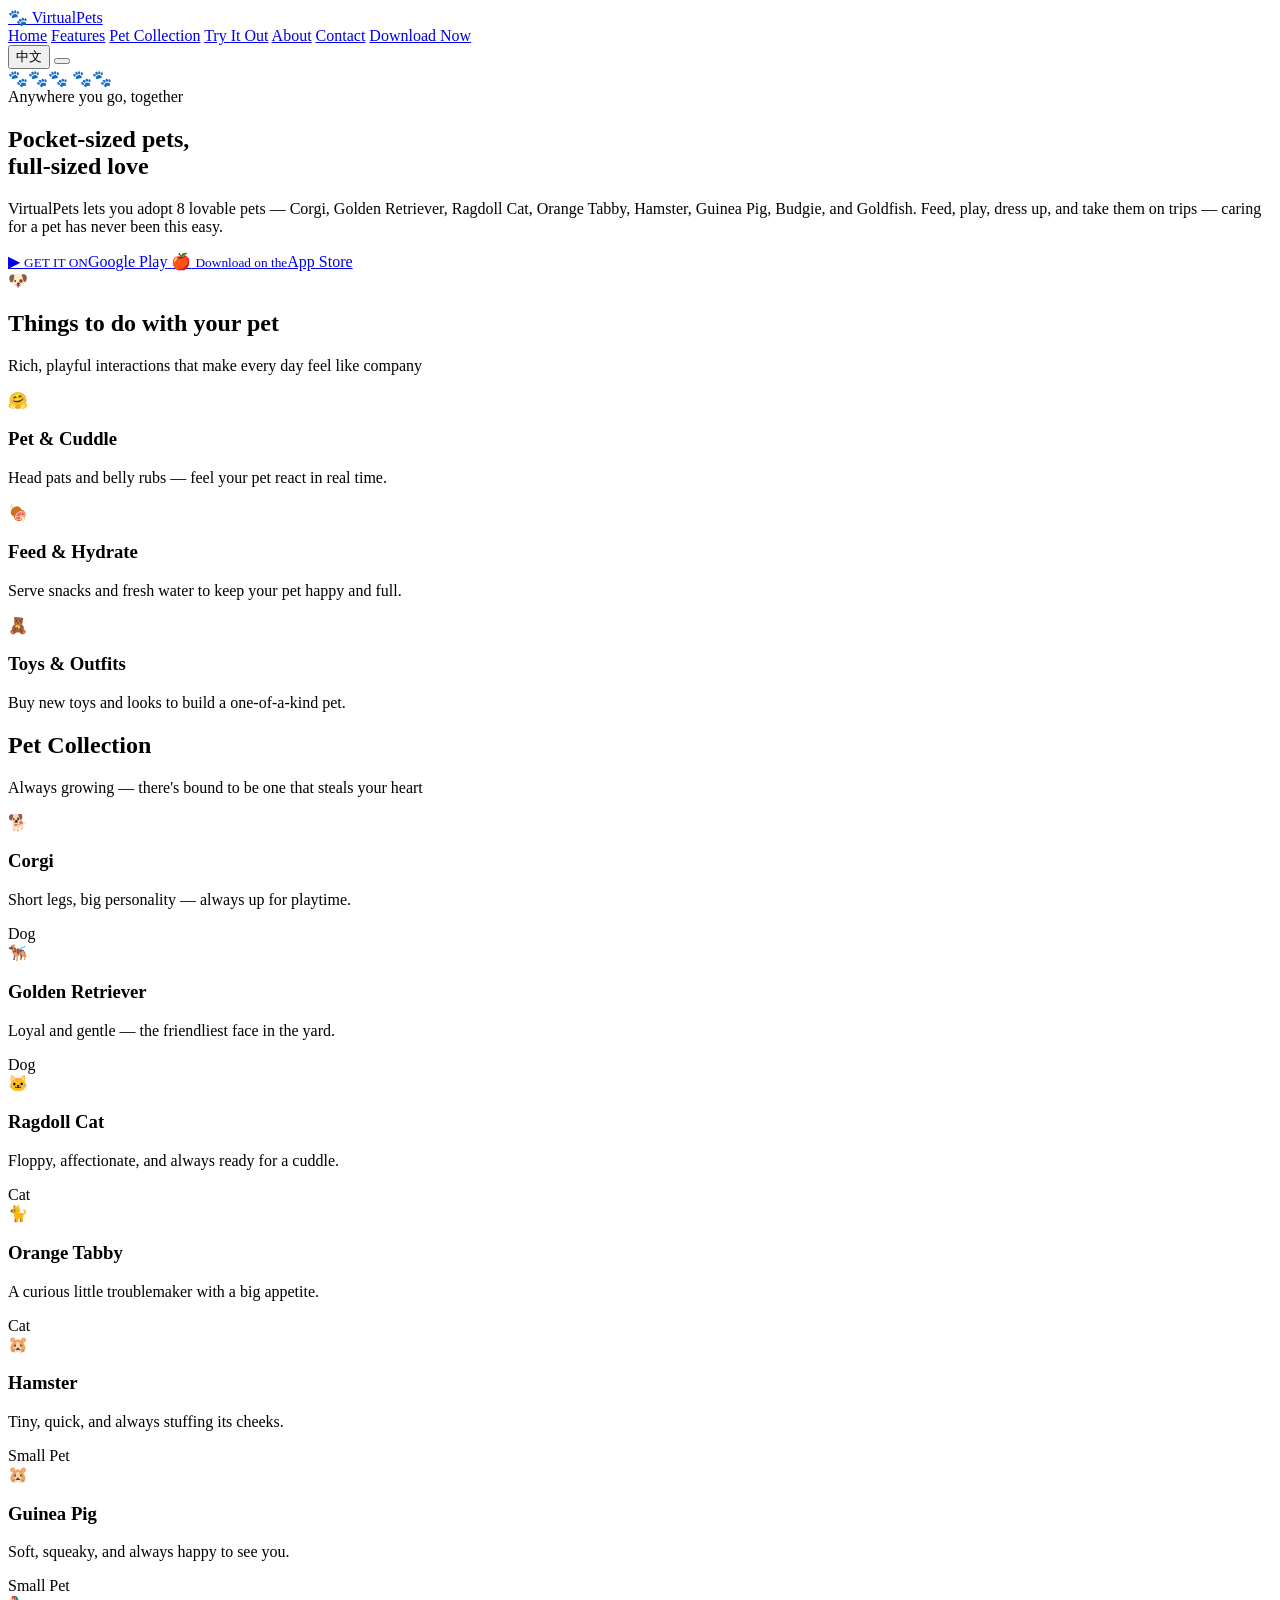
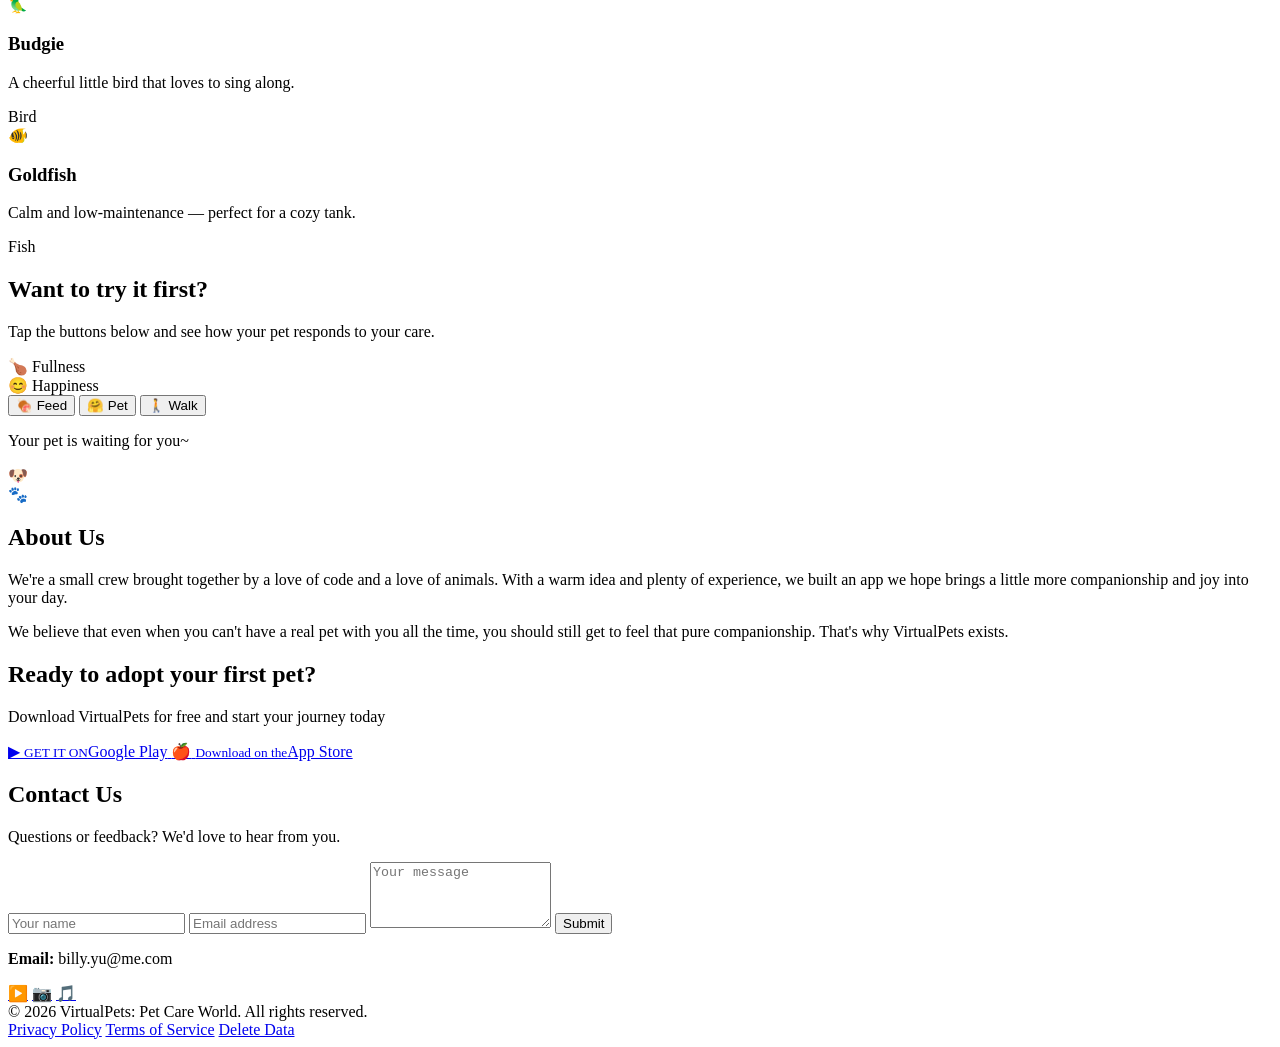
==== index.html @ 0608330c "Add files via upload" ====
<!DOCTYPE html>
<html lang="en">
<head>
<meta charset="UTF-8">
<meta name="viewport" content="width=device-width, initial-scale=1.0">
<title data-i18n="meta.title">VirtualPets: Pet Care World</title>
<meta name="description" id="metaDesc" content="VirtualPets lets you adopt, feed, and care for 8 lovable pets right from your phone.">
<link rel="stylesheet" href="styles.css">
</head>
<body>

<header class="navbar">
  <div class="container nav-inner">
    <a href="#home" class="logo">🐾 VirtualPets</a>
    <nav class="nav-links" id="navLinks">
      <a href="#home" data-i18n="nav.home">Home</a>
      <a href="#features" data-i18n="nav.features">Features</a>
      <a href="#pets" data-i18n="nav.pets">Pet Collection</a>
      <a href="#play" data-i18n="nav.play">Try It Out</a>
      <a href="#about" data-i18n="nav.about">About</a>
      <a href="#contact" data-i18n="nav.contact">Contact</a>
      <a href="#download" class="btn btn-small" data-i18n="nav.download">Download Now</a>
    </nav>
    <div class="nav-controls">
      <button class="lang-toggle" id="langToggle" type="button">中文</button>
      <button class="nav-toggle" id="navToggle" aria-label="Toggle menu">
        <span></span><span></span><span></span>
      </button>
    </div>
  </div>
</header>

<main>
  <!-- HERO -->
  <section id="home" class="hero">
    <div class="hero-blobs" aria-hidden="true">
      <span class="paw p1">🐾</span><span class="paw p2">🐾</span><span class="paw p3">🐾</span>
      <span class="paw p4">🐾</span><span class="paw p5">🐾</span>
    </div>
    <div class="container hero-inner">
      <div class="hero-text">
        <span class="eyebrow" data-i18n="hero.eyebrow">Anywhere you go, together</span>
        <h1 data-i18n="hero.title">Pocket-sized pets,<br>full-sized love</h1>
        <p data-i18n="hero.desc">VirtualPets lets you adopt 8 lovable pets — Corgi, Golden Retriever, Ragdoll Cat, Orange Tabby, Hamster, Guinea Pig, Budgie, and Goldfish. Feed, play, dress up, and take them on trips — caring for a pet has never been this easy.</p>
        <div class="store-badges">
          <a href="#download" class="store-btn">
            <span class="store-icon">▶</span>
            <span class="store-text"><small data-i18n="store.getItOn">GET IT ON</small><span data-i18n="store.googlePlay">Google Play</span></span>
          </a>
          <a href="#download" class="store-btn">
            <span class="store-icon">🍎</span>
            <span class="store-text"><small data-i18n="store.downloadOn">Download on the</small><span data-i18n="store.appStore">App Store</span></span>
          </a>
        </div>
      </div>
      <div class="hero-art" aria-hidden="true">
        <div class="pet-bubble">🐶</div>
      </div>
    </div>
  </section>

  <!-- FEATURES -->
  <section id="features" class="section features">
    <div class="container">
      <h2 class="section-title" data-i18n="features.title">Things to do with your pet</h2>
      <p class="section-sub" data-i18n="features.sub">Rich, playful interactions that make every day feel like company</p>
      <div class="grid features-grid">
        <div class="feature-card"><span class="icon">🤗</span><h3 data-i18n="features.f1.title">Pet & Cuddle</h3><p data-i18n="features.f1.desc">Head pats and belly rubs — feel your pet react in real time.</p></div>
        <div class="feature-card"><span class="icon">🍖</span><h3 data-i18n="features.f2.title">Feed & Hydrate</h3><p data-i18n="features.f2.desc">Serve snacks and fresh water to keep your pet happy and full.</p></div>
        <div class="feature-card"><span class="icon">🧸</span><h3 data-i18n="features.f5.title">Toys & Outfits</h3><p data-i18n="features.f5.desc">Buy new toys and looks to build a one-of-a-kind pet.</p></div>
      </div>
    </div>
  </section>

  <!-- PET COLLECTION -->
  <section id="pets" class="section pets">
    <div class="container">
      <h2 class="section-title" data-i18n="pets.title">Pet Collection</h2>
      <p class="section-sub" data-i18n="pets.sub">Always growing — there's bound to be one that steals your heart</p>
      <div class="grid pets-grid">
        <div class="pet-card">
          <div class="pet-avatar">🐕</div>
          <h3 data-i18n="pets.p1.name">Corgi</h3>
          <p data-i18n="pets.p1.desc">Short legs, big personality — always up for playtime.</p>
          <span class="tag" data-i18n="pets.tag.dog">Dog</span>
        </div>
        <div class="pet-card">
          <div class="pet-avatar">🐕‍🦺</div>
          <h3 data-i18n="pets.p2.name">Golden Retriever</h3>
          <p data-i18n="pets.p2.desc">Loyal and gentle — the friendliest face in the yard.</p>
          <span class="tag" data-i18n="pets.tag.dog">Dog</span>
        </div>
        <div class="pet-card">
          <div class="pet-avatar">🐱</div>
          <h3 data-i18n="pets.p3.name">Ragdoll Cat</h3>
          <p data-i18n="pets.p3.desc">Floppy, affectionate, and always ready for a cuddle.</p>
          <span class="tag" data-i18n="pets.tag.cat">Cat</span>
        </div>
        <div class="pet-card">
          <div class="pet-avatar">🐈</div>
          <h3 data-i18n="pets.p4.name">Orange Tabby</h3>
          <p data-i18n="pets.p4.desc">A curious little troublemaker with a big appetite.</p>
          <span class="tag" data-i18n="pets.tag.cat">Cat</span>
        </div>
        <div class="pet-card">
          <div class="pet-avatar">🐹</div>
          <h3 data-i18n="pets.p5.name">Hamster</h3>
          <p data-i18n="pets.p5.desc">Tiny, quick, and always stuffing its cheeks.</p>
          <span class="tag" data-i18n="pets.tag.small">Small Pet</span>
        </div>
        <div class="pet-card">
          <div class="pet-avatar">🐹</div>
          <h3 data-i18n="pets.p6.name">Guinea Pig</h3>
          <p data-i18n="pets.p6.desc">Soft, squeaky, and always happy to see you.</p>
          <span class="tag" data-i18n="pets.tag.small">Small Pet</span>
        </div>
        <div class="pet-card">
          <div class="pet-avatar">🦜</div>
          <h3 data-i18n="pets.p7.name">Budgie</h3>
          <p data-i18n="pets.p7.desc">A cheerful little bird that loves to sing along.</p>
          <span class="tag" data-i18n="pets.tag.bird">Bird</span>
        </div>
        <div class="pet-card">
          <div class="pet-avatar">🐠</div>
          <h3 data-i18n="pets.p8.name">Goldfish</h3>
          <p data-i18n="pets.p8.desc">Calm and low-maintenance — perfect for a cozy tank.</p>
          <span class="tag" data-i18n="pets.tag.fish">Fish</span>
        </div>
      </div>
    </div>
  </section>

  <!-- INTERACTIVE DEMO -->
  <section id="play" class="section play">
    <div class="container play-inner">
      <div class="play-text">
        <h2 class="section-title" data-i18n="play.title">Want to try it first?</h2>
        <p class="section-sub" data-i18n="play.sub">Tap the buttons below and see how your pet responds to your care.</p>
        <div class="stats">
          <div class="stat">
            <span class="stat-label">🍗 <span data-i18n="play.hunger">Fullness</span></span>
            <div class="bar"><div class="bar-fill" id="hungerBar" style="width:60%"></div></div>
          </div>
          <div class="stat">
            <span class="stat-label">😊 <span data-i18n="play.happy">Happiness</span></span>
            <div class="bar"><div class="bar-fill" id="happyBar" style="width:60%"></div></div>
          </div>
        </div>
        <div class="play-buttons">
          <button class="btn" id="feedBtn">🍖 <span data-i18n="play.feed">Feed</span></button>
          <button class="btn" id="petBtn">🤗 <span data-i18n="play.pet">Pet</span></button>
          <button class="btn" id="walkBtn">🚶 <span data-i18n="play.walk">Walk</span></button>
        </div>
        <p class="play-msg" id="playMsg" data-i18n="play.msgDefault">Your pet is waiting for you~</p>
      </div>
      <div class="play-art">
        <div class="pet-bubble big" id="petBubble">🐶</div>
      </div>
    </div>
  </section>

  <!-- ABOUT -->
  <section id="about" class="section about">
    <div class="container about-inner">
      <div class="about-art" aria-hidden="true">🐾</div>
      <div class="about-text">
        <h2 class="section-title" data-i18n="about.title">About Us</h2>
        <p data-i18n="about.p1">We're a small crew brought together by a love of code and a love of animals. With a warm idea and plenty of experience, we built an app we hope brings a little more companionship and joy into your day.</p>
        <p data-i18n="about.p2">We believe that even when you can't have a real pet with you all the time, you should still get to feel that pure companionship. That's why VirtualPets exists.</p>
      </div>
    </div>
  </section>

  <!-- DOWNLOAD -->
  <section id="download" class="section download">
    <div class="container">
      <h2 class="section-title light" data-i18n="download.title">Ready to adopt your first pet?</h2>
      <p class="section-sub light" data-i18n="download.sub">Download VirtualPets for free and start your journey today</p>
      <div class="store-badges center">
        <a href="#" class="store-btn light">
          <span class="store-icon">▶</span>
          <span class="store-text"><small data-i18n="store.getItOn">GET IT ON</small><span data-i18n="store.googlePlay">Google Play</span></span>
        </a>
        <a href="#" class="store-btn light">
          <span class="store-icon">🍎</span>
          <span class="store-text"><small data-i18n="store.downloadOn">Download on the</small><span data-i18n="store.appStore">App Store</span></span>
        </a>
      </div>
    </div>
  </section>

  <!-- CONTACT -->
  <section id="contact" class="section contact">
    <div class="container contact-inner">
      <div>
        <h2 class="section-title" data-i18n="contact.title">Contact Us</h2>
        <p class="section-sub" data-i18n="contact.sub">Questions or feedback? We'd love to hear from you.</p>
        <form id="contactForm">
          <input type="text" data-i18n-placeholder="contact.name" placeholder="Your name" required>
          <input type="email" data-i18n-placeholder="contact.email" placeholder="Email address" required>
          <textarea rows="4" data-i18n-placeholder="contact.message" placeholder="Your message" required></textarea>
          <button type="submit" class="btn" data-i18n="contact.submit">Submit</button>
          <p id="formMsg" class="form-msg"></p>
        </form>
      </div>
      <div class="contact-info">
        <p><strong data-i18n="contact.emailLabel">Email:</strong> billy.yu@me.com</p>
        <div class="social-links">
          <a href="#" aria-label="YouTube">▶️</a>
          <a href="#" aria-label="Instagram">📷</a>
          <a href="#" aria-label="TikTok">🎵</a>
        </div>
      </div>
    </div>
  </section>
</main>

<footer class="footer">
  <div class="container footer-inner">
    <span data-i18n="footer.copyright">© 2026 VirtualPets: Pet Care World. All rights reserved.</span>
    <div class="footer-links">
      <a href="privacy.html" data-i18n="footer.privacy">Privacy Policy</a>
      <a href="#" data-i18n="footer.terms">Terms of Service</a>
      <a href="#" data-i18n="footer.delete">Delete Data</a>
    </div>
  </div>
</footer>

<script src="script.js"></script>
</body>
</html>
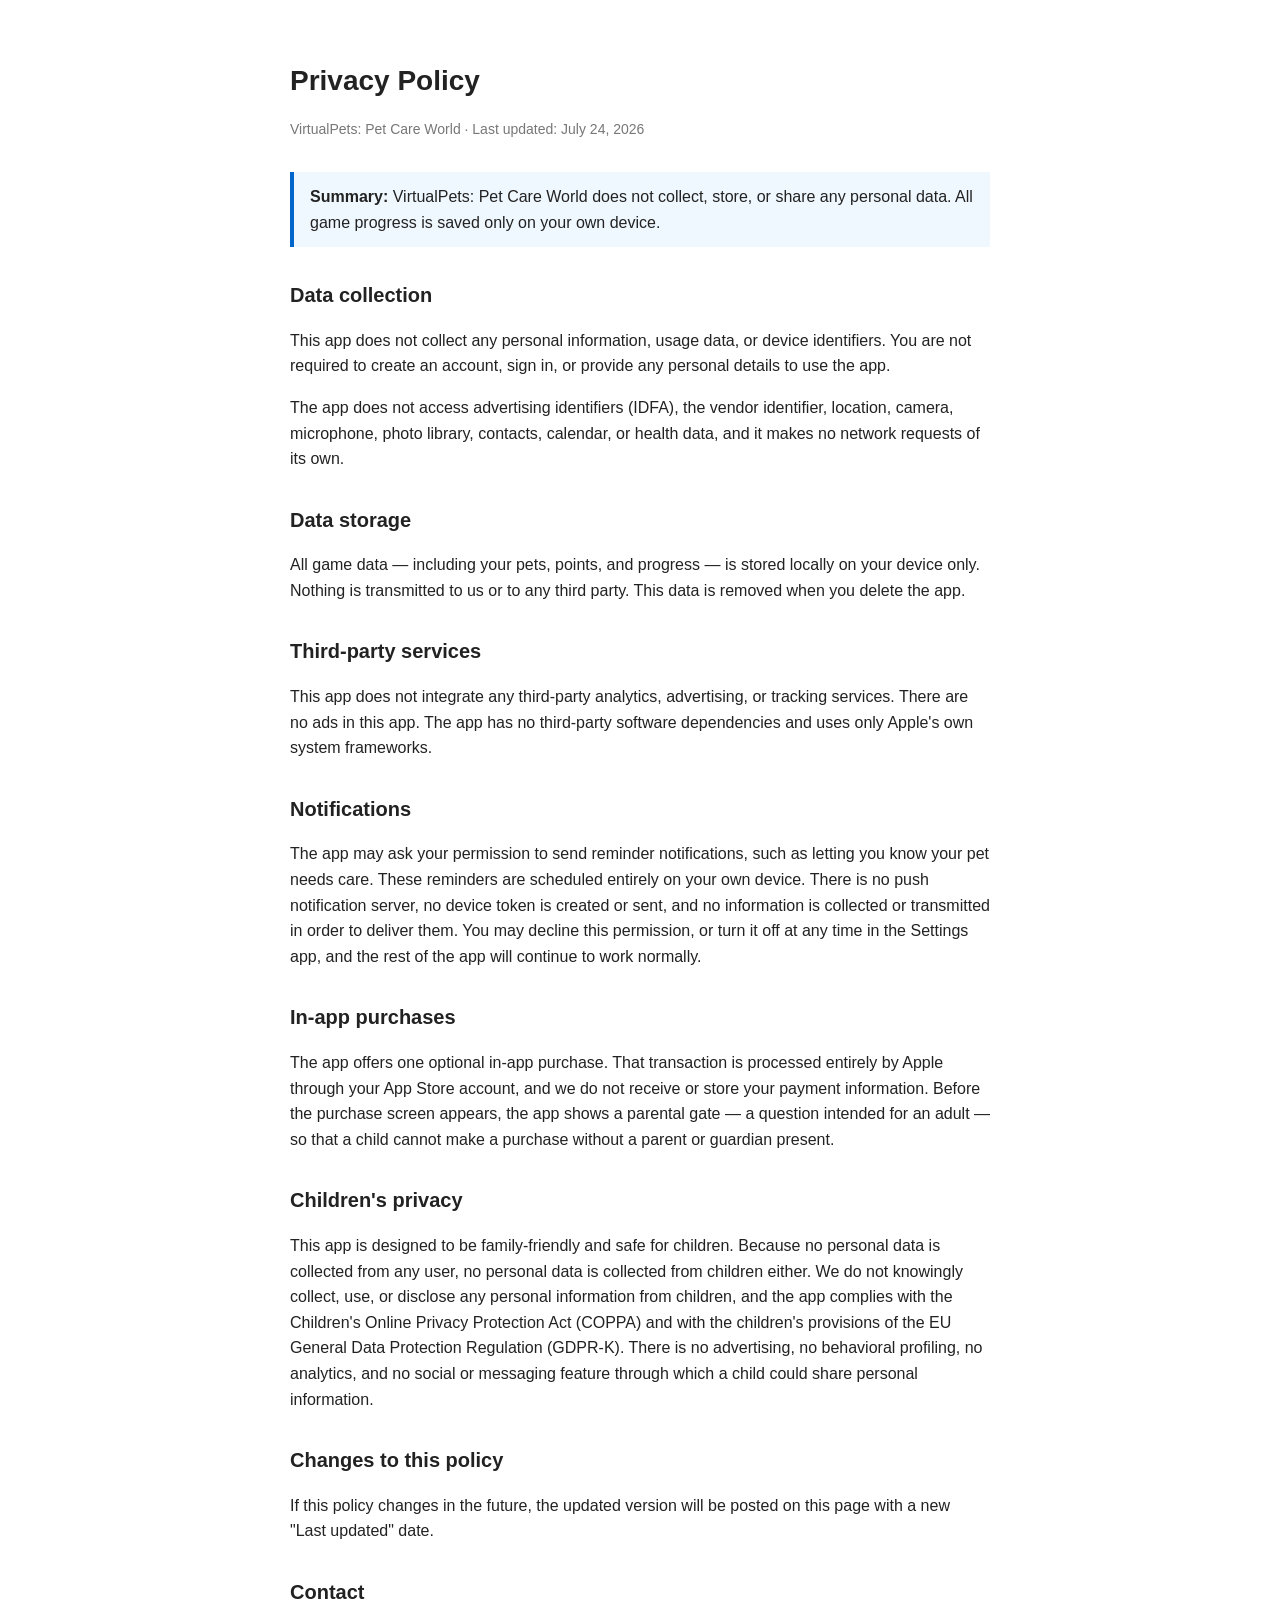
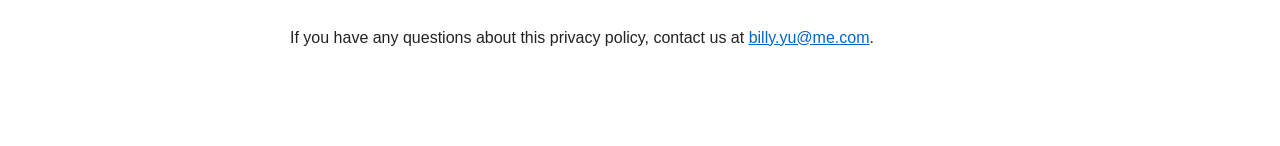
==== commit 430621c9: "Add files via upload" ====
--- a/index.html
+++ b/index.html
@@ -3,229 +3,62 @@
 <head>
 <meta charset="UTF-8">
 <meta name="viewport" content="width=device-width, initial-scale=1.0">
-<title data-i18n="meta.title">VirtualPets: Pet Care World</title>
-<meta name="description" id="metaDesc" content="VirtualPets lets you adopt, feed, and care for 8 lovable pets right from your phone.">
-<link rel="stylesheet" href="styles.css">
+<title>Privacy Policy — VirtualPets: Pet Care World</title>
+<style>
+  body {
+    font-family: -apple-system, BlinkMacSystemFont, "Segoe UI", Helvetica, Arial, sans-serif;
+    max-width: 700px;
+    margin: 0 auto;
+    padding: 40px 20px 80px;
+    line-height: 1.6;
+    color: #222;
+  }
+  h1 { font-size: 28px; margin-bottom: 4px; }
+  .updated { color: #777; font-size: 14px; margin-bottom: 32px; }
+  h2 { font-size: 20px; margin-top: 32px; }
+  p, li { font-size: 16px; }
+  a { color: #0066cc; }
+  .highlight {
+    background: #f0f8ff;
+    border-left: 4px solid #0066cc;
+    padding: 12px 16px;
+    margin: 24px 0;
+  }
+</style>
 </head>
 <body>
 
-<header class="navbar">
-  <div class="container nav-inner">
-    <a href="#home" class="logo">🐾 VirtualPets</a>
-    <nav class="nav-links" id="navLinks">
-      <a href="#home" data-i18n="nav.home">Home</a>
-      <a href="#features" data-i18n="nav.features">Features</a>
-      <a href="#pets" data-i18n="nav.pets">Pet Collection</a>
-      <a href="#play" data-i18n="nav.play">Try It Out</a>
-      <a href="#about" data-i18n="nav.about">About</a>
-      <a href="#contact" data-i18n="nav.contact">Contact</a>
-      <a href="#download" class="btn btn-small" data-i18n="nav.download">Download Now</a>
-    </nav>
-    <div class="nav-controls">
-      <button class="lang-toggle" id="langToggle" type="button">中文</button>
-      <button class="nav-toggle" id="navToggle" aria-label="Toggle menu">
-        <span></span><span></span><span></span>
-      </button>
-    </div>
-  </div>
-</header>
+<h1>Privacy Policy</h1>
+<p class="updated">VirtualPets: Pet Care World &middot; Last updated: July 24, 2026</p>
 
-<main>
-  <!-- HERO -->
-  <section id="home" class="hero">
-    <div class="hero-blobs" aria-hidden="true">
-      <span class="paw p1">🐾</span><span class="paw p2">🐾</span><span class="paw p3">🐾</span>
-      <span class="paw p4">🐾</span><span class="paw p5">🐾</span>
-    </div>
-    <div class="container hero-inner">
-      <div class="hero-text">
-        <span class="eyebrow" data-i18n="hero.eyebrow">Anywhere you go, together</span>
-        <h1 data-i18n="hero.title">Pocket-sized pets,<br>full-sized love</h1>
-        <p data-i18n="hero.desc">VirtualPets lets you adopt 8 lovable pets — Corgi, Golden Retriever, Ragdoll Cat, Orange Tabby, Hamster, Guinea Pig, Budgie, and Goldfish. Feed, play, dress up, and take them on trips — caring for a pet has never been this easy.</p>
-        <div class="store-badges">
-          <a href="#download" class="store-btn">
-            <span class="store-icon">▶</span>
-            <span class="store-text"><small data-i18n="store.getItOn">GET IT ON</small><span data-i18n="store.googlePlay">Google Play</span></span>
-          </a>
-          <a href="#download" class="store-btn">
-            <span class="store-icon">🍎</span>
-            <span class="store-text"><small data-i18n="store.downloadOn">Download on the</small><span data-i18n="store.appStore">App Store</span></span>
-          </a>
-        </div>
-      </div>
-      <div class="hero-art" aria-hidden="true">
-        <div class="pet-bubble">🐶</div>
-      </div>
-    </div>
-  </section>
+<div class="highlight">
+  <strong>Summary:</strong> VirtualPets: Pet Care World does not collect, store, or share any personal data. All game progress is saved only on your own device.
+</div>
 
-  <!-- FEATURES -->
-  <section id="features" class="section features">
-    <div class="container">
-      <h2 class="section-title" data-i18n="features.title">Things to do with your pet</h2>
-      <p class="section-sub" data-i18n="features.sub">Rich, playful interactions that make every day feel like company</p>
-      <div class="grid features-grid">
-        <div class="feature-card"><span class="icon">🤗</span><h3 data-i18n="features.f1.title">Pet & Cuddle</h3><p data-i18n="features.f1.desc">Head pats and belly rubs — feel your pet react in real time.</p></div>
-        <div class="feature-card"><span class="icon">🍖</span><h3 data-i18n="features.f2.title">Feed & Hydrate</h3><p data-i18n="features.f2.desc">Serve snacks and fresh water to keep your pet happy and full.</p></div>
-        <div class="feature-card"><span class="icon">🧸</span><h3 data-i18n="features.f5.title">Toys & Outfits</h3><p data-i18n="features.f5.desc">Buy new toys and looks to build a one-of-a-kind pet.</p></div>
-      </div>
-    </div>
-  </section>
+<h2>Data collection</h2>
+<p>This app does not collect any personal information, usage data, or device identifiers. You are not required to create an account, sign in, or provide any personal details to use the app.</p>
+<p>The app does not access advertising identifiers (IDFA), the vendor identifier, location, camera, microphone, photo library, contacts, calendar, or health data, and it makes no network requests of its own.</p>
 
-  <!-- PET COLLECTION -->
-  <section id="pets" class="section pets">
-    <div class="container">
-      <h2 class="section-title" data-i18n="pets.title">Pet Collection</h2>
-      <p class="section-sub" data-i18n="pets.sub">Always growing — there's bound to be one that steals your heart</p>
-      <div class="grid pets-grid">
-        <div class="pet-card">
-          <div class="pet-avatar">🐕</div>
-          <h3 data-i18n="pets.p1.name">Corgi</h3>
-          <p data-i18n="pets.p1.desc">Short legs, big personality — always up for playtime.</p>
-          <span class="tag" data-i18n="pets.tag.dog">Dog</span>
-        </div>
-        <div class="pet-card">
-          <div class="pet-avatar">🐕‍🦺</div>
-          <h3 data-i18n="pets.p2.name">Golden Retriever</h3>
-          <p data-i18n="pets.p2.desc">Loyal and gentle — the friendliest face in the yard.</p>
-          <span class="tag" data-i18n="pets.tag.dog">Dog</span>
-        </div>
-        <div class="pet-card">
-          <div class="pet-avatar">🐱</div>
-          <h3 data-i18n="pets.p3.name">Ragdoll Cat</h3>
-          <p data-i18n="pets.p3.desc">Floppy, affectionate, and always ready for a cuddle.</p>
-          <span class="tag" data-i18n="pets.tag.cat">Cat</span>
-        </div>
-        <div class="pet-card">
-          <div class="pet-avatar">🐈</div>
-          <h3 data-i18n="pets.p4.name">Orange Tabby</h3>
-          <p data-i18n="pets.p4.desc">A curious little troublemaker with a big appetite.</p>
-          <span class="tag" data-i18n="pets.tag.cat">Cat</span>
-        </div>
-        <div class="pet-card">
-          <div class="pet-avatar">🐹</div>
-          <h3 data-i18n="pets.p5.name">Hamster</h3>
-          <p data-i18n="pets.p5.desc">Tiny, quick, and always stuffing its cheeks.</p>
-          <span class="tag" data-i18n="pets.tag.small">Small Pet</span>
-        </div>
-        <div class="pet-card">
-          <div class="pet-avatar">🐹</div>
-          <h3 data-i18n="pets.p6.name">Guinea Pig</h3>
-          <p data-i18n="pets.p6.desc">Soft, squeaky, and always happy to see you.</p>
-          <span class="tag" data-i18n="pets.tag.small">Small Pet</span>
-        </div>
-        <div class="pet-card">
-          <div class="pet-avatar">🦜</div>
-          <h3 data-i18n="pets.p7.name">Budgie</h3>
-          <p data-i18n="pets.p7.desc">A cheerful little bird that loves to sing along.</p>
-          <span class="tag" data-i18n="pets.tag.bird">Bird</span>
-        </div>
-        <div class="pet-card">
-          <div class="pet-avatar">🐠</div>
-          <h3 data-i18n="pets.p8.name">Goldfish</h3>
-          <p data-i18n="pets.p8.desc">Calm and low-maintenance — perfect for a cozy tank.</p>
-          <span class="tag" data-i18n="pets.tag.fish">Fish</span>
-        </div>
-      </div>
-    </div>
-  </section>
+<h2>Data storage</h2>
+<p>All game data — including your pets, points, and progress — is stored locally on your device only. Nothing is transmitted to us or to any third party. This data is removed when you delete the app.</p>
 
-  <!-- INTERACTIVE DEMO -->
-  <section id="play" class="section play">
-    <div class="container play-inner">
-      <div class="play-text">
-        <h2 class="section-title" data-i18n="play.title">Want to try it first?</h2>
-        <p class="section-sub" data-i18n="play.sub">Tap the buttons below and see how your pet responds to your care.</p>
-        <div class="stats">
-          <div class="stat">
-            <span class="stat-label">🍗 <span data-i18n="play.hunger">Fullness</span></span>
-            <div class="bar"><div class="bar-fill" id="hungerBar" style="width:60%"></div></div>
-          </div>
-          <div class="stat">
-            <span class="stat-label">😊 <span data-i18n="play.happy">Happiness</span></span>
-            <div class="bar"><div class="bar-fill" id="happyBar" style="width:60%"></div></div>
-          </div>
-        </div>
-        <div class="play-buttons">
-          <button class="btn" id="feedBtn">🍖 <span data-i18n="play.feed">Feed</span></button>
-          <button class="btn" id="petBtn">🤗 <span data-i18n="play.pet">Pet</span></button>
-          <button class="btn" id="walkBtn">🚶 <span data-i18n="play.walk">Walk</span></button>
-        </div>
-        <p class="play-msg" id="playMsg" data-i18n="play.msgDefault">Your pet is waiting for you~</p>
-      </div>
-      <div class="play-art">
-        <div class="pet-bubble big" id="petBubble">🐶</div>
-      </div>
-    </div>
-  </section>
+<h2>Third-party services</h2>
+<p>This app does not integrate any third-party analytics, advertising, or tracking services. There are no ads in this app. The app has no third-party software dependencies and uses only Apple's own system frameworks.</p>
 
-  <!-- ABOUT -->
-  <section id="about" class="section about">
-    <div class="container about-inner">
-      <div class="about-art" aria-hidden="true">🐾</div>
-      <div class="about-text">
-        <h2 class="section-title" data-i18n="about.title">About Us</h2>
-        <p data-i18n="about.p1">We're a small crew brought together by a love of code and a love of animals. With a warm idea and plenty of experience, we built an app we hope brings a little more companionship and joy into your day.</p>
-        <p data-i18n="about.p2">We believe that even when you can't have a real pet with you all the time, you should still get to feel that pure companionship. That's why VirtualPets exists.</p>
-      </div>
-    </div>
-  </section>
+<h2>Notifications</h2>
+<p>The app may ask your permission to send reminder notifications, such as letting you know your pet needs care. These reminders are scheduled entirely on your own device. There is no push notification server, no device token is created or sent, and no information is collected or transmitted in order to deliver them. You may decline this permission, or turn it off at any time in the Settings app, and the rest of the app will continue to work normally.</p>
 
-  <!-- DOWNLOAD -->
-  <section id="download" class="section download">
-    <div class="container">
-      <h2 class="section-title light" data-i18n="download.title">Ready to adopt your first pet?</h2>
-      <p class="section-sub light" data-i18n="download.sub">Download VirtualPets for free and start your journey today</p>
-      <div class="store-badges center">
-        <a href="#" class="store-btn light">
-          <span class="store-icon">▶</span>
-          <span class="store-text"><small data-i18n="store.getItOn">GET IT ON</small><span data-i18n="store.googlePlay">Google Play</span></span>
-        </a>
-        <a href="#" class="store-btn light">
-          <span class="store-icon">🍎</span>
-          <span class="store-text"><small data-i18n="store.downloadOn">Download on the</small><span data-i18n="store.appStore">App Store</span></span>
-        </a>
-      </div>
-    </div>
-  </section>
+<h2>In-app purchases</h2>
+<p>The app offers one optional in-app purchase. That transaction is processed entirely by Apple through your App Store account, and we do not receive or store your payment information. Before the purchase screen appears, the app shows a parental gate — a question intended for an adult — so that a child cannot make a purchase without a parent or guardian present.</p>
 
-  <!-- CONTACT -->
-  <section id="contact" class="section contact">
-    <div class="container contact-inner">
-      <div>
-        <h2 class="section-title" data-i18n="contact.title">Contact Us</h2>
-        <p class="section-sub" data-i18n="contact.sub">Questions or feedback? We'd love to hear from you.</p>
-        <form id="contactForm">
-          <input type="text" data-i18n-placeholder="contact.name" placeholder="Your name" required>
-          <input type="email" data-i18n-placeholder="contact.email" placeholder="Email address" required>
-          <textarea rows="4" data-i18n-placeholder="contact.message" placeholder="Your message" required></textarea>
-          <button type="submit" class="btn" data-i18n="contact.submit">Submit</button>
-          <p id="formMsg" class="form-msg"></p>
-        </form>
-      </div>
-      <div class="contact-info">
-        <p><strong data-i18n="contact.emailLabel">Email:</strong> billy.yu@me.com</p>
-        <div class="social-links">
-          <a href="#" aria-label="YouTube">▶️</a>
-          <a href="#" aria-label="Instagram">📷</a>
-          <a href="#" aria-label="TikTok">🎵</a>
-        </div>
-      </div>
-    </div>
-  </section>
-</main>
+<h2>Children's privacy</h2>
+<p>This app is designed to be family-friendly and safe for children. Because no personal data is collected from any user, no personal data is collected from children either. We do not knowingly collect, use, or disclose any personal information from children, and the app complies with the Children's Online Privacy Protection Act (COPPA) and with the children's provisions of the EU General Data Protection Regulation (GDPR-K). There is no advertising, no behavioral profiling, no analytics, and no social or messaging feature through which a child could share personal information.</p>
 
-<footer class="footer">
-  <div class="container footer-inner">
-    <span data-i18n="footer.copyright">© 2026 VirtualPets: Pet Care World. All rights reserved.</span>
-    <div class="footer-links">
-      <a href="privacy.html" data-i18n="footer.privacy">Privacy Policy</a>
-      <a href="#" data-i18n="footer.terms">Terms of Service</a>
-      <a href="#" data-i18n="footer.delete">Delete Data</a>
-    </div>
-  </div>
-</footer>
+<h2>Changes to this policy</h2>
+<p>If this policy changes in the future, the updated version will be posted on this page with a new "Last updated" date.</p>
 
-<script src="script.js"></script>
+<h2>Contact</h2>
+<p>If you have any questions about this privacy policy, contact us at <a href="mailto:billy.yu@me.com">billy.yu@me.com</a>.</p>
+
 </body>
 </html>
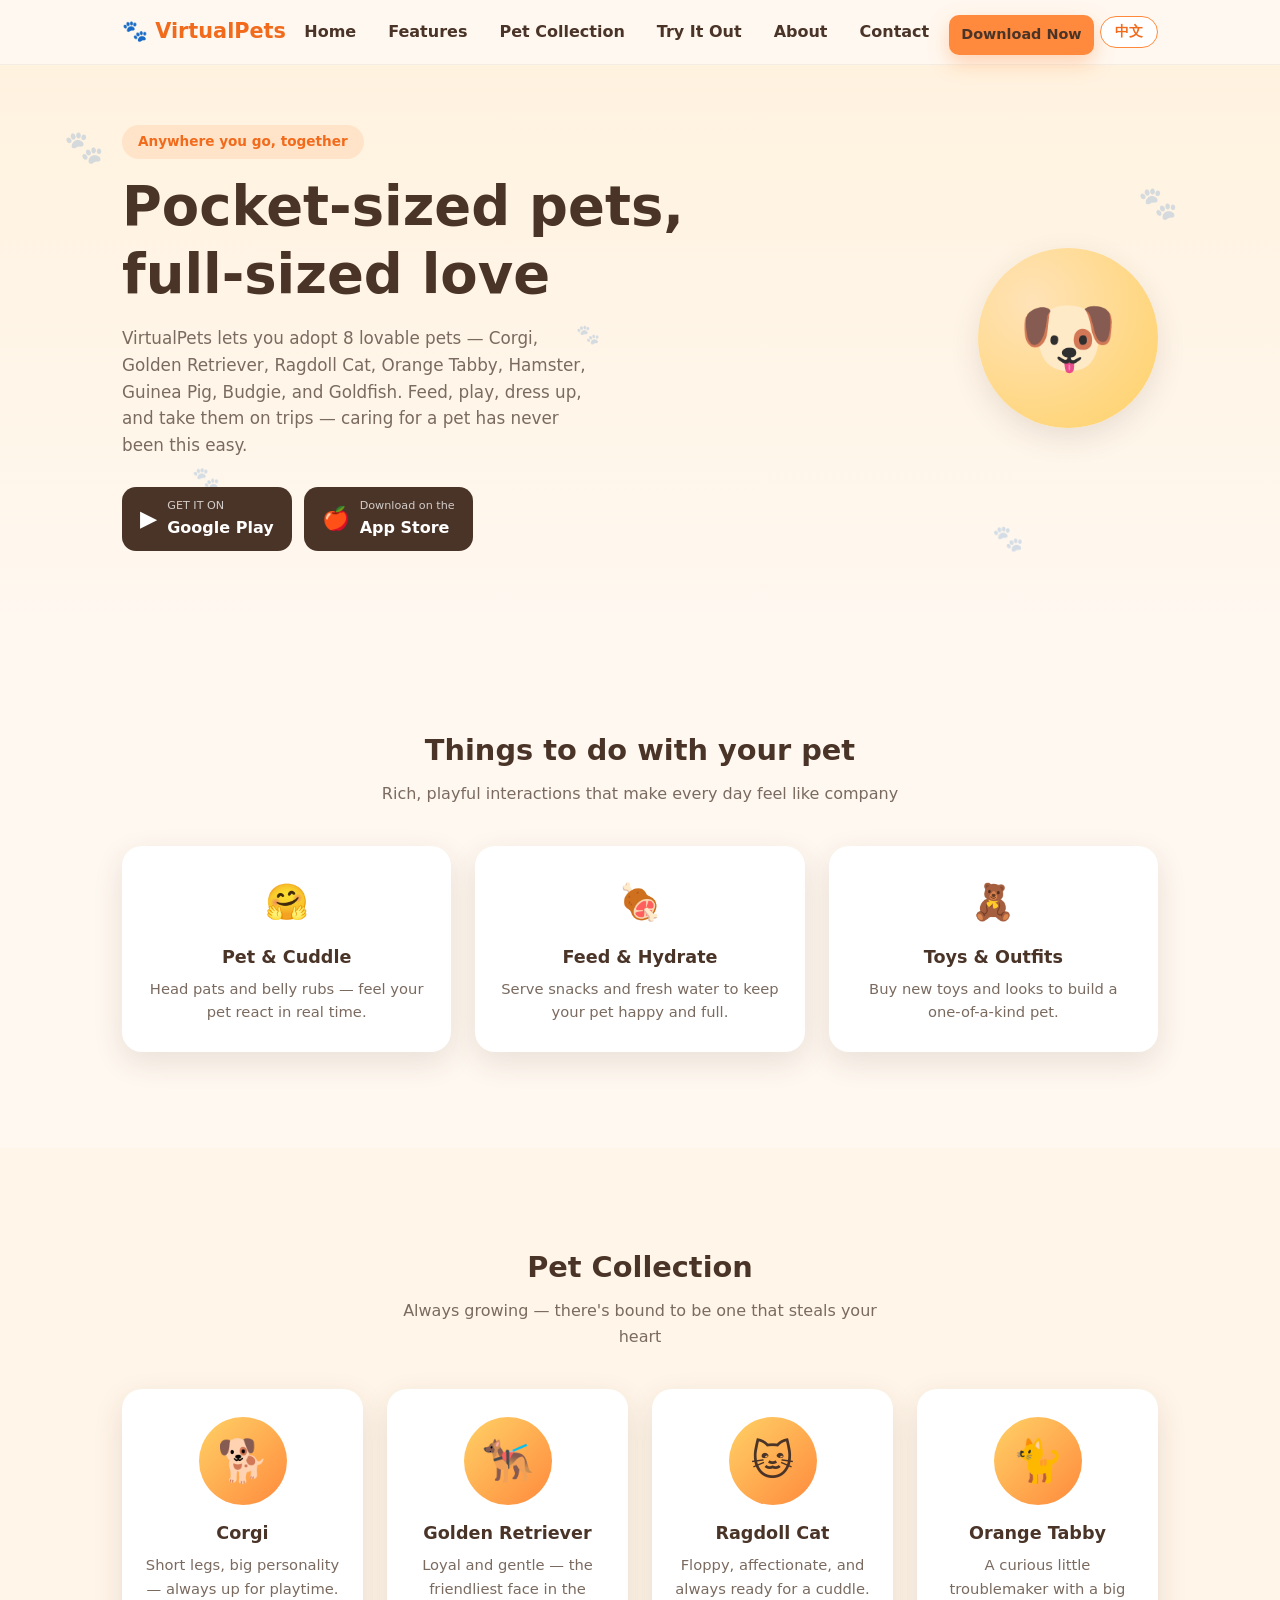
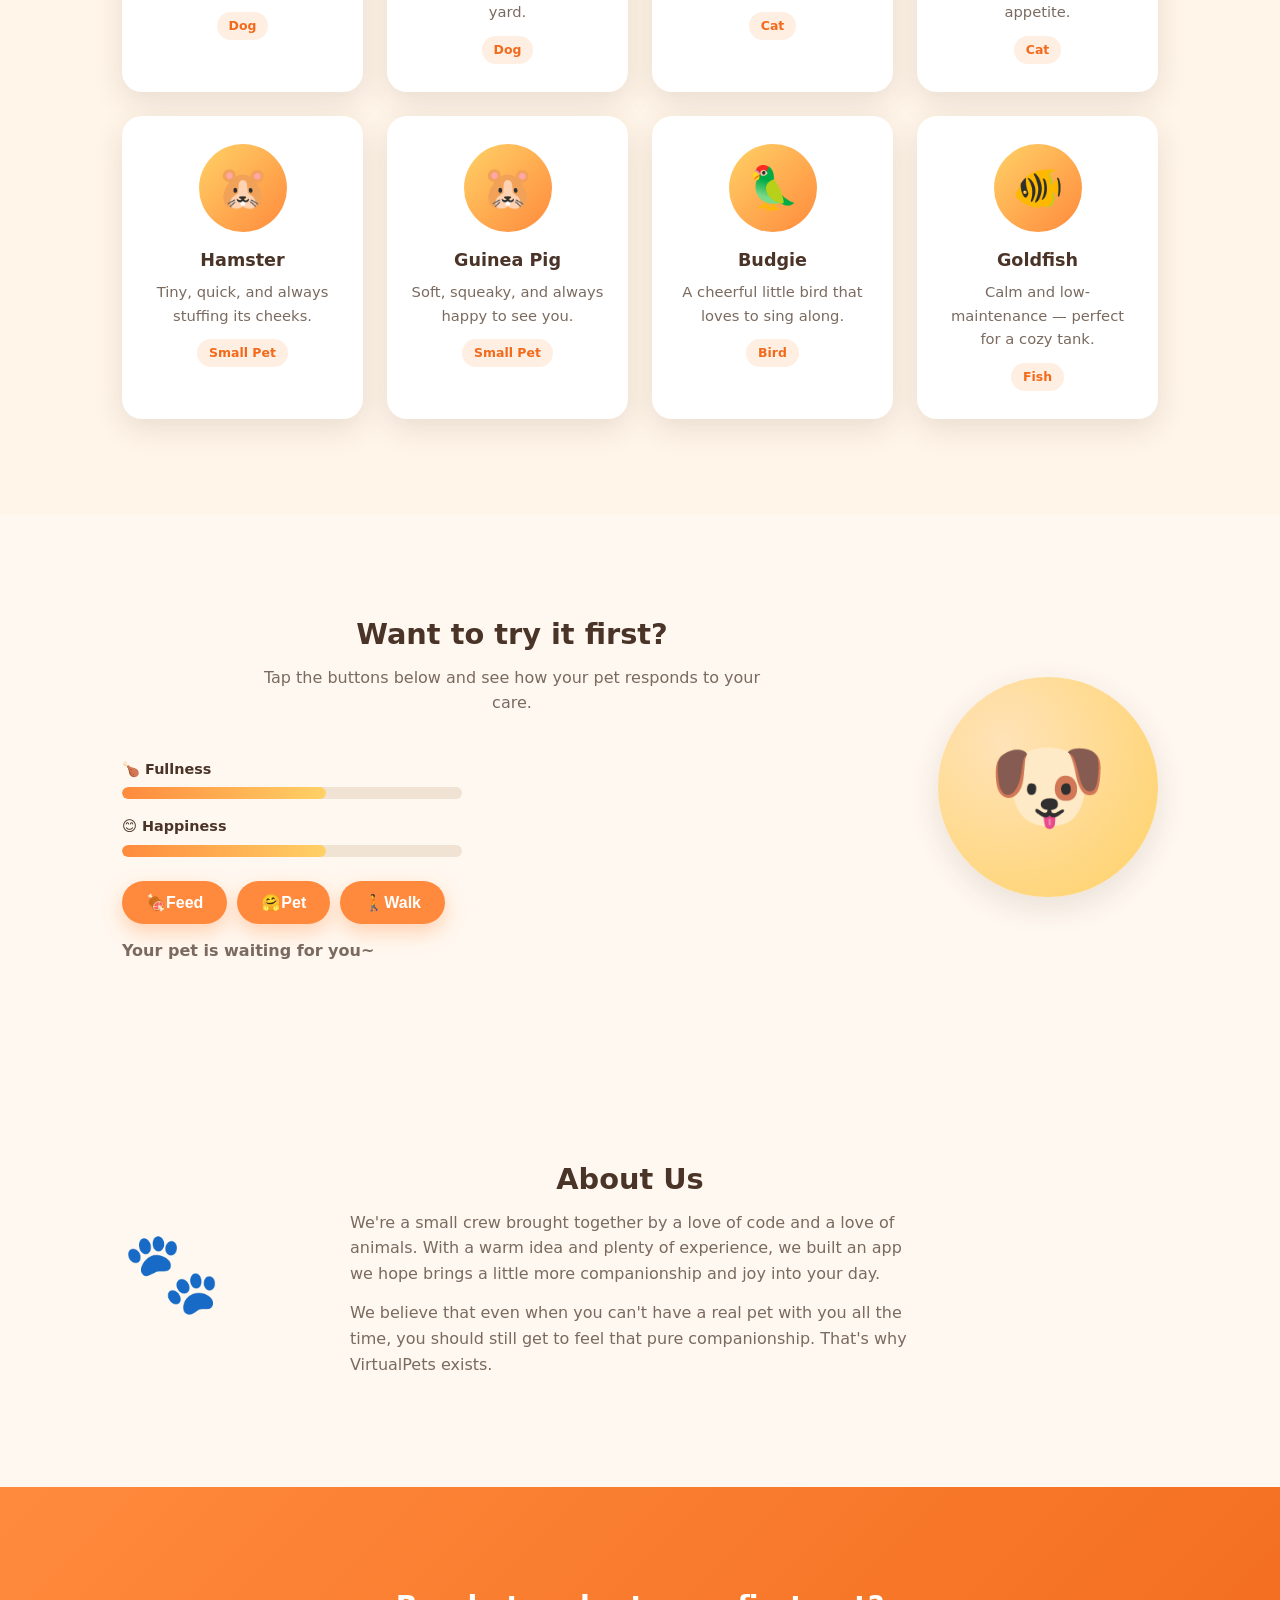
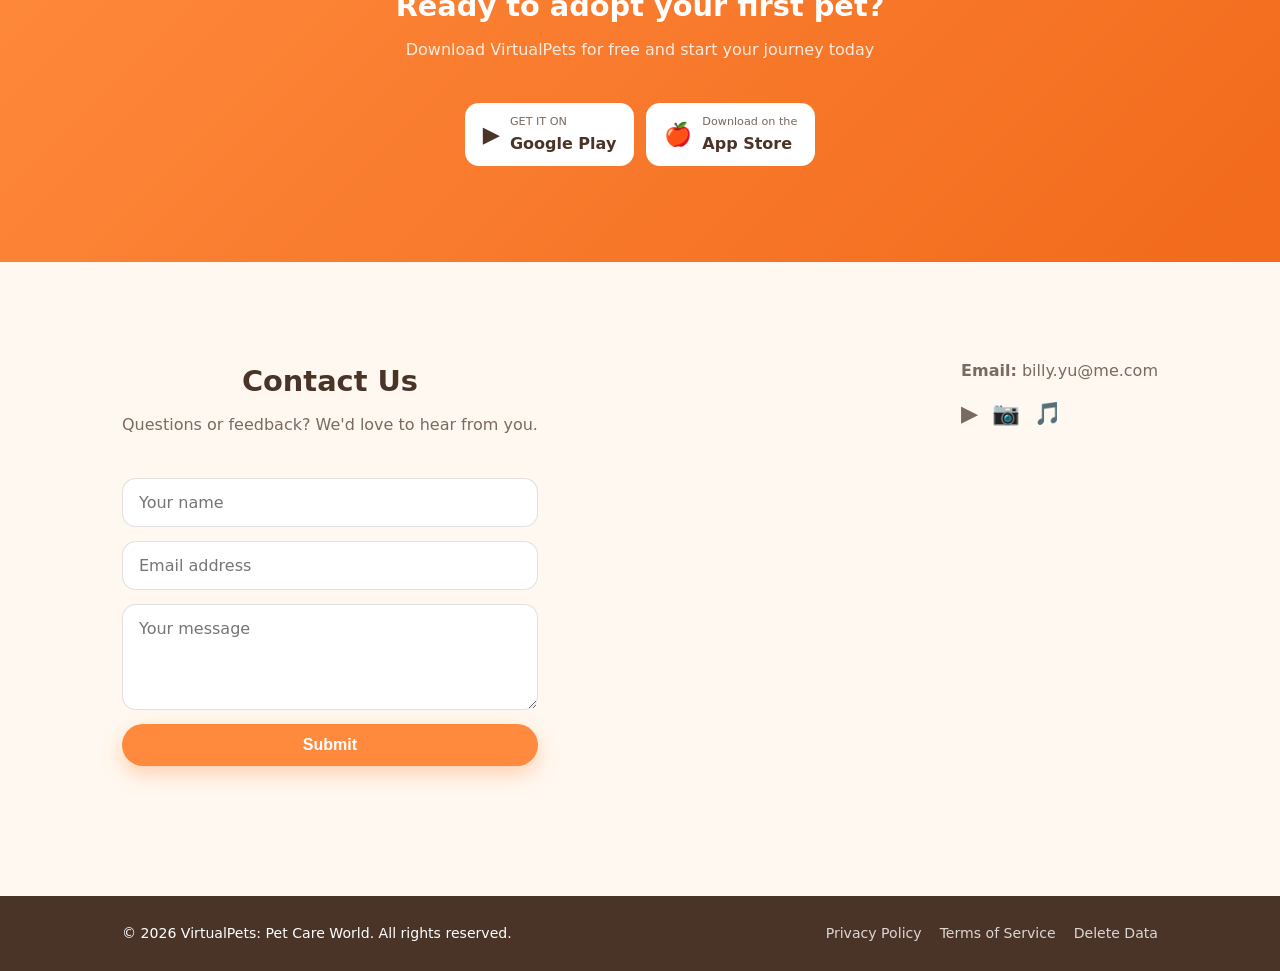
==== commit 57f9b8c5: "Add files via upload" ====
--- a/index.html
+++ b/index.html
@@ -3,62 +3,229 @@
 <head>
 <meta charset="UTF-8">
 <meta name="viewport" content="width=device-width, initial-scale=1.0">
-<title>Privacy Policy — VirtualPets: Pet Care World</title>
-<style>
-  body {
-    font-family: -apple-system, BlinkMacSystemFont, "Segoe UI", Helvetica, Arial, sans-serif;
-    max-width: 700px;
-    margin: 0 auto;
-    padding: 40px 20px 80px;
-    line-height: 1.6;
-    color: #222;
-  }
-  h1 { font-size: 28px; margin-bottom: 4px; }
-  .updated { color: #777; font-size: 14px; margin-bottom: 32px; }
-  h2 { font-size: 20px; margin-top: 32px; }
-  p, li { font-size: 16px; }
-  a { color: #0066cc; }
-  .highlight {
-    background: #f0f8ff;
-    border-left: 4px solid #0066cc;
-    padding: 12px 16px;
-    margin: 24px 0;
-  }
-</style>
+<title data-i18n="meta.title">VirtualPets: Pet Care World</title>
+<meta name="description" id="metaDesc" content="VirtualPets lets you adopt, feed, and care for 8 lovable pets right from your phone.">
+<link rel="stylesheet" href="styles.css">
 </head>
 <body>
 
-<h1>Privacy Policy</h1>
-<p class="updated">VirtualPets: Pet Care World &middot; Last updated: July 24, 2026</p>
-
-<div class="highlight">
-  <strong>Summary:</strong> VirtualPets: Pet Care World does not collect, store, or share any personal data. All game progress is saved only on your own device.
-</div>
-
-<h2>Data collection</h2>
-<p>This app does not collect any personal information, usage data, or device identifiers. You are not required to create an account, sign in, or provide any personal details to use the app.</p>
-<p>The app does not access advertising identifiers (IDFA), the vendor identifier, location, camera, microphone, photo library, contacts, calendar, or health data, and it makes no network requests of its own.</p>
-
-<h2>Data storage</h2>
-<p>All game data — including your pets, points, and progress — is stored locally on your device only. Nothing is transmitted to us or to any third party. This data is removed when you delete the app.</p>
-
-<h2>Third-party services</h2>
-<p>This app does not integrate any third-party analytics, advertising, or tracking services. There are no ads in this app. The app has no third-party software dependencies and uses only Apple's own system frameworks.</p>
-
-<h2>Notifications</h2>
-<p>The app may ask your permission to send reminder notifications, such as letting you know your pet needs care. These reminders are scheduled entirely on your own device. There is no push notification server, no device token is created or sent, and no information is collected or transmitted in order to deliver them. You may decline this permission, or turn it off at any time in the Settings app, and the rest of the app will continue to work normally.</p>
-
-<h2>In-app purchases</h2>
-<p>The app offers one optional in-app purchase. That transaction is processed entirely by Apple through your App Store account, and we do not receive or store your payment information. Before the purchase screen appears, the app shows a parental gate — a question intended for an adult — so that a child cannot make a purchase without a parent or guardian present.</p>
-
-<h2>Children's privacy</h2>
-<p>This app is designed to be family-friendly and safe for children. Because no personal data is collected from any user, no personal data is collected from children either. We do not knowingly collect, use, or disclose any personal information from children, and the app complies with the Children's Online Privacy Protection Act (COPPA) and with the children's provisions of the EU General Data Protection Regulation (GDPR-K). There is no advertising, no behavioral profiling, no analytics, and no social or messaging feature through which a child could share personal information.</p>
-
-<h2>Changes to this policy</h2>
-<p>If this policy changes in the future, the updated version will be posted on this page with a new "Last updated" date.</p>
-
-<h2>Contact</h2>
-<p>If you have any questions about this privacy policy, contact us at <a href="mailto:billy.yu@me.com">billy.yu@me.com</a>.</p>
-
+<header class="navbar">
+  <div class="container nav-inner">
+    <a href="#home" class="logo">🐾 VirtualPets</a>
+    <nav class="nav-links" id="navLinks">
+      <a href="#home" data-i18n="nav.home">Home</a>
+      <a href="#features" data-i18n="nav.features">Features</a>
+      <a href="#pets" data-i18n="nav.pets">Pet Collection</a>
+      <a href="#play" data-i18n="nav.play">Try It Out</a>
+      <a href="#about" data-i18n="nav.about">About</a>
+      <a href="#contact" data-i18n="nav.contact">Contact</a>
+      <a href="#download" class="btn btn-small" data-i18n="nav.download">Download Now</a>
+    </nav>
+    <div class="nav-controls">
+      <button class="lang-toggle" id="langToggle" type="button">中文</button>
+      <button class="nav-toggle" id="navToggle" aria-label="Toggle menu">
+        <span></span><span></span><span></span>
+      </button>
+    </div>
+  </div>
+</header>
+
+<main>
+  <!-- HERO -->
+  <section id="home" class="hero">
+    <div class="hero-blobs" aria-hidden="true">
+      <span class="paw p1">🐾</span><span class="paw p2">🐾</span><span class="paw p3">🐾</span>
+      <span class="paw p4">🐾</span><span class="paw p5">🐾</span>
+    </div>
+    <div class="container hero-inner">
+      <div class="hero-text">
+        <span class="eyebrow" data-i18n="hero.eyebrow">Anywhere you go, together</span>
+        <h1 data-i18n="hero.title">Pocket-sized pets,<br>full-sized love</h1>
+        <p data-i18n="hero.desc">VirtualPets lets you adopt 8 lovable pets — Corgi, Golden Retriever, Ragdoll Cat, Orange Tabby, Hamster, Guinea Pig, Budgie, and Goldfish. Feed, play, dress up, and take them on trips — caring for a pet has never been this easy.</p>
+        <div class="store-badges">
+          <a href="#download" class="store-btn">
+            <span class="store-icon">▶</span>
+            <span class="store-text"><small data-i18n="store.getItOn">GET IT ON</small><span data-i18n="store.googlePlay">Google Play</span></span>
+          </a>
+          <a href="#download" class="store-btn">
+            <span class="store-icon">🍎</span>
+            <span class="store-text"><small data-i18n="store.downloadOn">Download on the</small><span data-i18n="store.appStore">App Store</span></span>
+          </a>
+        </div>
+      </div>
+      <div class="hero-art" aria-hidden="true">
+        <div class="pet-bubble">🐶</div>
+      </div>
+    </div>
+  </section>
+
+  <!-- FEATURES -->
+  <section id="features" class="section features">
+    <div class="container">
+      <h2 class="section-title" data-i18n="features.title">Things to do with your pet</h2>
+      <p class="section-sub" data-i18n="features.sub">Rich, playful interactions that make every day feel like company</p>
+      <div class="grid features-grid">
+        <div class="feature-card"><span class="icon">🤗</span><h3 data-i18n="features.f1.title">Pet & Cuddle</h3><p data-i18n="features.f1.desc">Head pats and belly rubs — feel your pet react in real time.</p></div>
+        <div class="feature-card"><span class="icon">🍖</span><h3 data-i18n="features.f2.title">Feed & Hydrate</h3><p data-i18n="features.f2.desc">Serve snacks and fresh water to keep your pet happy and full.</p></div>
+        <div class="feature-card"><span class="icon">🧸</span><h3 data-i18n="features.f5.title">Toys & Outfits</h3><p data-i18n="features.f5.desc">Buy new toys and looks to build a one-of-a-kind pet.</p></div>
+      </div>
+    </div>
+  </section>
+
+  <!-- PET COLLECTION -->
+  <section id="pets" class="section pets">
+    <div class="container">
+      <h2 class="section-title" data-i18n="pets.title">Pet Collection</h2>
+      <p class="section-sub" data-i18n="pets.sub">Always growing — there's bound to be one that steals your heart</p>
+      <div class="grid pets-grid">
+        <div class="pet-card">
+          <div class="pet-avatar">🐕</div>
+          <h3 data-i18n="pets.p1.name">Corgi</h3>
+          <p data-i18n="pets.p1.desc">Short legs, big personality — always up for playtime.</p>
+          <span class="tag" data-i18n="pets.tag.dog">Dog</span>
+        </div>
+        <div class="pet-card">
+          <div class="pet-avatar">🐕‍🦺</div>
+          <h3 data-i18n="pets.p2.name">Golden Retriever</h3>
+          <p data-i18n="pets.p2.desc">Loyal and gentle — the friendliest face in the yard.</p>
+          <span class="tag" data-i18n="pets.tag.dog">Dog</span>
+        </div>
+        <div class="pet-card">
+          <div class="pet-avatar">🐱</div>
+          <h3 data-i18n="pets.p3.name">Ragdoll Cat</h3>
+          <p data-i18n="pets.p3.desc">Floppy, affectionate, and always ready for a cuddle.</p>
+          <span class="tag" data-i18n="pets.tag.cat">Cat</span>
+        </div>
+        <div class="pet-card">
+          <div class="pet-avatar">🐈</div>
+          <h3 data-i18n="pets.p4.name">Orange Tabby</h3>
+          <p data-i18n="pets.p4.desc">A curious little troublemaker with a big appetite.</p>
+          <span class="tag" data-i18n="pets.tag.cat">Cat</span>
+        </div>
+        <div class="pet-card">
+          <div class="pet-avatar">🐹</div>
+          <h3 data-i18n="pets.p5.name">Hamster</h3>
+          <p data-i18n="pets.p5.desc">Tiny, quick, and always stuffing its cheeks.</p>
+          <span class="tag" data-i18n="pets.tag.small">Small Pet</span>
+        </div>
+        <div class="pet-card">
+          <div class="pet-avatar">🐹</div>
+          <h3 data-i18n="pets.p6.name">Guinea Pig</h3>
+          <p data-i18n="pets.p6.desc">Soft, squeaky, and always happy to see you.</p>
+          <span class="tag" data-i18n="pets.tag.small">Small Pet</span>
+        </div>
+        <div class="pet-card">
+          <div class="pet-avatar">🦜</div>
+          <h3 data-i18n="pets.p7.name">Budgie</h3>
+          <p data-i18n="pets.p7.desc">A cheerful little bird that loves to sing along.</p>
+          <span class="tag" data-i18n="pets.tag.bird">Bird</span>
+        </div>
+        <div class="pet-card">
+          <div class="pet-avatar">🐠</div>
+          <h3 data-i18n="pets.p8.name">Goldfish</h3>
+          <p data-i18n="pets.p8.desc">Calm and low-maintenance — perfect for a cozy tank.</p>
+          <span class="tag" data-i18n="pets.tag.fish">Fish</span>
+        </div>
+      </div>
+    </div>
+  </section>
+
+  <!-- INTERACTIVE DEMO -->
+  <section id="play" class="section play">
+    <div class="container play-inner">
+      <div class="play-text">
+        <h2 class="section-title" data-i18n="play.title">Want to try it first?</h2>
+        <p class="section-sub" data-i18n="play.sub">Tap the buttons below and see how your pet responds to your care.</p>
+        <div class="stats">
+          <div class="stat">
+            <span class="stat-label">🍗 <span data-i18n="play.hunger">Fullness</span></span>
+            <div class="bar"><div class="bar-fill" id="hungerBar" style="width:60%"></div></div>
+          </div>
+          <div class="stat">
+            <span class="stat-label">😊 <span data-i18n="play.happy">Happiness</span></span>
+            <div class="bar"><div class="bar-fill" id="happyBar" style="width:60%"></div></div>
+          </div>
+        </div>
+        <div class="play-buttons">
+          <button class="btn" id="feedBtn">🍖 <span data-i18n="play.feed">Feed</span></button>
+          <button class="btn" id="petBtn">🤗 <span data-i18n="play.pet">Pet</span></button>
+          <button class="btn" id="walkBtn">🚶 <span data-i18n="play.walk">Walk</span></button>
+        </div>
+        <p class="play-msg" id="playMsg" data-i18n="play.msgDefault">Your pet is waiting for you~</p>
+      </div>
+      <div class="play-art">
+        <div class="pet-bubble big" id="petBubble">🐶</div>
+      </div>
+    </div>
+  </section>
+
+  <!-- ABOUT -->
+  <section id="about" class="section about">
+    <div class="container about-inner">
+      <div class="about-art" aria-hidden="true">🐾</div>
+      <div class="about-text">
+        <h2 class="section-title" data-i18n="about.title">About Us</h2>
+        <p data-i18n="about.p1">We're a small crew brought together by a love of code and a love of animals. With a warm idea and plenty of experience, we built an app we hope brings a little more companionship and joy into your day.</p>
+        <p data-i18n="about.p2">We believe that even when you can't have a real pet with you all the time, you should still get to feel that pure companionship. That's why VirtualPets exists.</p>
+      </div>
+    </div>
+  </section>
+
+  <!-- DOWNLOAD -->
+  <section id="download" class="section download">
+    <div class="container">
+      <h2 class="section-title light" data-i18n="download.title">Ready to adopt your first pet?</h2>
+      <p class="section-sub light" data-i18n="download.sub">Download VirtualPets for free and start your journey today</p>
+      <div class="store-badges center">
+        <a href="#" class="store-btn light">
+          <span class="store-icon">▶</span>
+          <span class="store-text"><small data-i18n="store.getItOn">GET IT ON</small><span data-i18n="store.googlePlay">Google Play</span></span>
+        </a>
+        <a href="#" class="store-btn light">
+          <span class="store-icon">🍎</span>
+          <span class="store-text"><small data-i18n="store.downloadOn">Download on the</small><span data-i18n="store.appStore">App Store</span></span>
+        </a>
+      </div>
+    </div>
+  </section>
+
+  <!-- CONTACT -->
+  <section id="contact" class="section contact">
+    <div class="container contact-inner">
+      <div>
+        <h2 class="section-title" data-i18n="contact.title">Contact Us</h2>
+        <p class="section-sub" data-i18n="contact.sub">Questions or feedback? We'd love to hear from you.</p>
+        <form id="contactForm">
+          <input type="text" data-i18n-placeholder="contact.name" placeholder="Your name" required>
+          <input type="email" data-i18n-placeholder="contact.email" placeholder="Email address" required>
+          <textarea rows="4" data-i18n-placeholder="contact.message" placeholder="Your message" required></textarea>
+          <button type="submit" class="btn" data-i18n="contact.submit">Submit</button>
+          <p id="formMsg" class="form-msg"></p>
+        </form>
+      </div>
+      <div class="contact-info">
+        <p><strong data-i18n="contact.emailLabel">Email:</strong> billy.yu@me.com</p>
+        <div class="social-links">
+          <a href="#" aria-label="YouTube">▶️</a>
+          <a href="#" aria-label="Instagram">📷</a>
+          <a href="#" aria-label="TikTok">🎵</a>
+        </div>
+      </div>
+    </div>
+  </section>
+</main>
+
+<footer class="footer">
+  <div class="container footer-inner">
+    <span data-i18n="footer.copyright">© 2026 VirtualPets: Pet Care World. All rights reserved.</span>
+    <div class="footer-links">
+      <a href="privacy.html" data-i18n="footer.privacy">Privacy Policy</a>
+      <a href="#" data-i18n="footer.terms">Terms of Service</a>
+      <a href="#" data-i18n="footer.delete">Delete Data</a>
+    </div>
+  </div>
+</footer>
+
+<script src="script.js"></script>
 </body>
 </html>
--- a/styles.css
+++ b/styles.css
@@ -0,0 +1,264 @@
+:root{
+  --orange:#ff8a3d;
+  --orange-dark:#f26a1b;
+  --yellow:#ffd166;
+  --cream:#fff8f0;
+  --brown:#4a3428;
+  --gray:#7a6a5f;
+  --radius:20px;
+  --shadow:0 10px 30px rgba(74,52,40,0.12);
+  --max-width:1100px;
+}
+
+*{box-sizing:border-box;margin:0;padding:0;}
+
+html{scroll-behavior:smooth;}
+
+body{
+  font-family:"Segoe UI",system-ui,-apple-system,"PingFang SC","Microsoft YaHei",sans-serif;
+  color:var(--brown);
+  background:var(--cream);
+  line-height:1.6;
+  overflow-x:hidden;
+}
+
+img{max-width:100%;display:block;}
+
+a{text-decoration:none;color:inherit;}
+
+.container{
+  max-width:var(--max-width);
+  margin:0 auto;
+  padding:0 20px;
+}
+
+/* NAVBAR */
+.navbar{
+  position:sticky;top:0;z-index:100;
+  background:rgba(255,248,240,0.92);
+  backdrop-filter:blur(8px);
+  border-bottom:1px solid rgba(74,52,40,0.06);
+}
+
+.nav-inner{
+  display:flex;align-items:center;justify-content:space-between;
+  height:64px;
+}
+
+.logo{font-size:1.3rem;font-weight:800;color:var(--orange-dark);}
+
+.nav-controls{
+  display:flex;align-items:center;gap:10px;
+}
+
+.lang-toggle{
+  background:#fff;color:var(--orange-dark);
+  border:1.5px solid var(--orange);
+  border-radius:999px;padding:6px 14px;
+  font-weight:700;font-size:0.85rem;cursor:pointer;
+  transition:background .2s ease, color .2s ease;
+}
+.lang-toggle:hover{background:var(--orange);color:#fff;}
+
+.nav-toggle{
+  display:flex;flex-direction:column;justify-content:center;gap:5px;
+  background:none;border:none;cursor:pointer;padding:8px;
+  z-index:110;
+}
+.nav-toggle span{width:24px;height:3px;background:var(--brown);border-radius:2px;transition:.3s;}
+.nav-toggle.open span:nth-child(1){transform:translateY(8px) rotate(45deg);}
+.nav-toggle.open span:nth-child(2){opacity:0;}
+.nav-toggle.open span:nth-child(3){transform:translateY(-8px) rotate(-45deg);}
+
+.nav-links{
+  position:fixed;top:64px;left:0;right:0;
+  background:var(--cream);
+  display:flex;flex-direction:column;
+  padding:12px 20px 24px;
+  gap:4px;
+  transform:translateY(-150%);
+  transition:transform .3s ease;
+  box-shadow:var(--shadow);
+}
+.nav-links.open{transform:translateY(0);}
+.nav-links a{
+  padding:12px 8px;font-weight:600;color:var(--brown);border-radius:10px;
+}
+.nav-links a:hover{background:rgba(255,138,61,0.1);color:var(--orange-dark);}
+
+.btn{
+  display:inline-flex;align-items:center;justify-content:center;
+  background:var(--orange);color:#fff;
+  padding:12px 24px;border-radius:999px;
+  font-weight:700;border:none;cursor:pointer;font-size:1rem;
+  box-shadow:0 8px 20px rgba(255,138,61,0.35);
+  transition:transform .2s ease, background .2s ease;
+}
+.btn:hover{background:var(--orange-dark);transform:translateY(-2px);}
+.btn-small{padding:8px 18px;font-size:0.9rem;margin-top:6px;}
+
+/* HERO */
+.hero{
+  position:relative;
+  padding:60px 0 80px;
+  overflow:hidden;
+  background:linear-gradient(180deg,#fff2df 0%, var(--cream) 100%);
+}
+.hero-blobs{position:absolute;inset:0;pointer-events:none;}
+.paw{position:absolute;font-size:2rem;opacity:0.18;animation:float 6s ease-in-out infinite;}
+.p1{top:10%;left:5%;animation-delay:0s;}
+.p2{top:70%;left:15%;animation-delay:1s;font-size:1.4rem;}
+.p3{top:20%;right:8%;animation-delay:2s;}
+.p4{top:80%;right:20%;animation-delay:0.5s;font-size:1.6rem;}
+.p5{top:45%;left:45%;animation-delay:1.5s;font-size:1.2rem;}
+@keyframes float{
+  0%,100%{transform:translateY(0) rotate(0deg);}
+  50%{transform:translateY(-18px) rotate(10deg);}
+}
+
+.hero-inner{
+  display:flex;flex-direction:column;gap:36px;align-items:center;text-align:center;
+  position:relative;z-index:1;
+}
+
+.eyebrow{
+  display:inline-block;background:rgba(255,138,61,0.15);color:var(--orange-dark);
+  padding:6px 16px;border-radius:999px;font-size:0.85rem;font-weight:700;margin-bottom:14px;
+}
+
+.hero h1{font-size:2.2rem;font-weight:800;line-height:1.25;margin-bottom:16px;}
+
+.hero-text p{color:var(--gray);font-size:1.05rem;max-width:480px;margin:0 auto 24px;}
+
+.store-badges{display:flex;gap:12px;flex-wrap:wrap;justify-content:center;}
+.store-badges.center{justify-content:center;}
+.store-btn{
+  display:flex;align-items:center;gap:10px;
+  background:var(--brown);color:#fff;
+  padding:10px 18px;border-radius:14px;
+  min-width:150px;
+}
+.store-btn.light{background:#fff;color:var(--brown);}
+.store-icon{font-size:1.4rem;}
+.store-text{display:flex;flex-direction:column;font-weight:700;font-size:1rem;text-align:left;}
+.store-text small{font-weight:400;font-size:0.7rem;opacity:0.75;}
+
+.pet-bubble{
+  width:180px;height:180px;border-radius:50%;
+  background:radial-gradient(circle at 30% 30%, #ffe3b8, var(--yellow));
+  display:flex;align-items:center;justify-content:center;
+  font-size:5rem;box-shadow:var(--shadow);
+  animation:bob 3s ease-in-out infinite;
+  margin:0 auto;
+}
+.pet-bubble.big{width:220px;height:220px;font-size:6rem;}
+@keyframes bob{0%,100%{transform:translateY(0);}50%{transform:translateY(-14px);}}
+
+/* SECTIONS */
+.section{padding:70px 0;}
+.section-title{font-size:1.8rem;font-weight:800;text-align:center;margin-bottom:8px;}
+.section-title.light{color:#fff;}
+.section-sub{text-align:center;color:var(--gray);max-width:520px;margin:0 auto 40px;}
+.section-sub.light{color:rgba(255,255,255,0.85);}
+
+.grid{display:grid;gap:24px;}
+.features-grid{grid-template-columns:1fr;}
+.pets-grid{grid-template-columns:repeat(2,1fr);}
+
+.feature-card,.pet-card{
+  background:#fff;border-radius:var(--radius);padding:28px 22px;
+  box-shadow:var(--shadow);text-align:center;transition:transform .25s ease;
+}
+.feature-card:hover,.pet-card:hover{transform:translateY(-6px);}
+.feature-card .icon{font-size:2.2rem;display:block;margin-bottom:12px;}
+.feature-card h3,.pet-card h3{font-size:1.1rem;margin-bottom:6px;}
+.feature-card p,.pet-card p{color:var(--gray);font-size:0.92rem;}
+
+.pet-avatar{
+  width:88px;height:88px;border-radius:50%;margin:0 auto 14px;
+  background:linear-gradient(135deg,#ffd166,#ff8a3d);
+  display:flex;align-items:center;justify-content:center;font-size:2.6rem;
+}
+.pet-card.locked{opacity:0.6;}
+.tag{
+  display:inline-block;margin-top:12px;background:rgba(255,138,61,0.15);
+  color:var(--orange-dark);padding:4px 12px;border-radius:999px;font-size:0.78rem;font-weight:700;
+}
+
+.pets{background:#fff5e8;}
+
+/* PLAY */
+.play-inner{display:flex;flex-direction:column-reverse;gap:36px;align-items:center;}
+.play-text{width:100%;text-align:center;}
+.stats{max-width:340px;margin:0 auto 24px;text-align:left;}
+.stat{margin-bottom:14px;}
+.stat-label{font-size:0.9rem;font-weight:700;}
+.bar{background:#f1e3d3;border-radius:999px;height:12px;margin-top:6px;overflow:hidden;}
+.bar-fill{height:100%;background:linear-gradient(90deg,var(--orange),var(--yellow));border-radius:999px;transition:width .4s ease;}
+.play-buttons{display:flex;gap:10px;justify-content:center;flex-wrap:wrap;margin-bottom:14px;}
+.play-msg{color:var(--gray);font-weight:600;min-height:24px;}
+
+/* ABOUT */
+.about-inner{display:flex;flex-direction:column;gap:28px;align-items:center;text-align:center;}
+.about-art{font-size:5rem;}
+.about-text p{color:var(--gray);margin-bottom:14px;max-width:560px;}
+
+/* DOWNLOAD */
+.download{background:linear-gradient(135deg,var(--orange),var(--orange-dark));}
+
+/* CONTACT */
+.contact-inner{display:flex;flex-direction:column;gap:36px;}
+#contactForm{display:flex;flex-direction:column;gap:14px;max-width:480px;}
+#contactForm input,#contactForm textarea{
+  padding:14px 16px;border-radius:14px;border:1px solid rgba(74,52,40,0.15);
+  font-family:inherit;font-size:1rem;background:#fff;
+}
+#contactForm input:focus,#contactForm textarea:focus{outline:2px solid var(--orange);}
+.form-msg{color:var(--orange-dark);font-weight:700;min-height:20px;}
+.contact-info{color:var(--gray);}
+.social-links{display:flex;gap:14px;margin-top:12px;font-size:1.4rem;}
+
+/* FOOTER */
+.footer{background:var(--brown);color:#fff;padding:26px 0;}
+.footer-inner{display:flex;flex-direction:column;gap:12px;align-items:center;text-align:center;font-size:0.88rem;}
+.footer-links{display:flex;gap:18px;flex-wrap:wrap;justify-content:center;}
+.footer-links a{opacity:0.8;}
+.footer-links a:hover{opacity:1;}
+
+/* ===== Tablet / Desktop ===== */
+@media (min-width:768px){
+  .nav-toggle{display:none;}
+  .nav-links{
+    position:static;transform:none;flex-direction:row;align-items:center;
+    background:none;padding:0;box-shadow:none;gap:8px;
+  }
+  .nav-links a{padding:8px 12px;}
+
+  .hero h1{font-size:3rem;}
+  .hero-inner{flex-direction:row;text-align:left;justify-content:space-between;}
+  .hero-text{flex:1;}
+  .hero-text p{margin:0 0 28px;}
+  .store-badges{justify-content:flex-start;}
+  .hero-art{flex:0 0 auto;}
+
+  .features-grid{grid-template-columns:repeat(3,1fr);}
+  .pets-grid{grid-template-columns:repeat(4,1fr);}
+
+  .play-inner{flex-direction:row;text-align:left;}
+  .play-text{text-align:left;}
+  .stats{margin:0 0 24px;}
+  .play-buttons{justify-content:flex-start;}
+
+  .about-inner{flex-direction:row;text-align:left;}
+  .about-art{flex:0 0 200px;}
+
+  .contact-inner{flex-direction:row;justify-content:space-between;}
+
+  .footer-inner{flex-direction:row;justify-content:space-between;}
+}
+
+@media (min-width:1024px){
+  .container{padding:0 32px;}
+  .hero h1{font-size:3.4rem;}
+  .section{padding:96px 0;}
+}
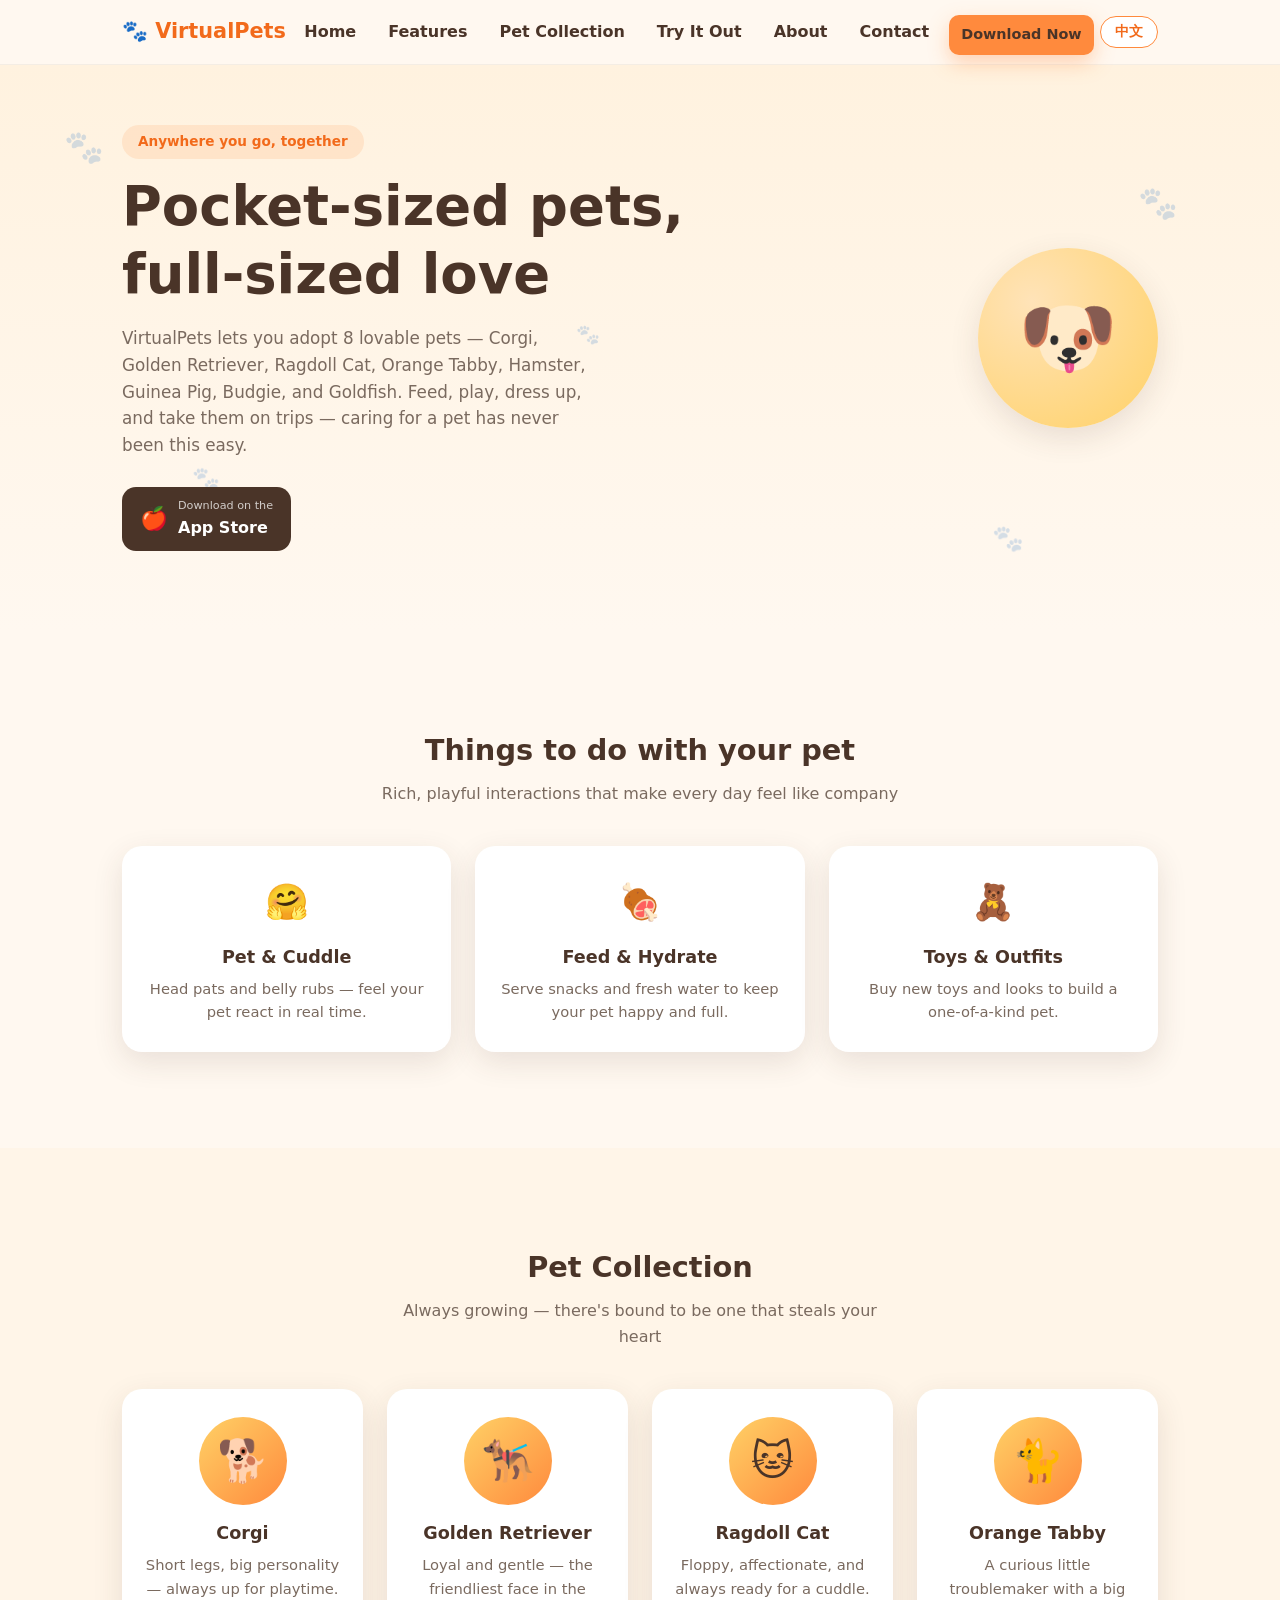
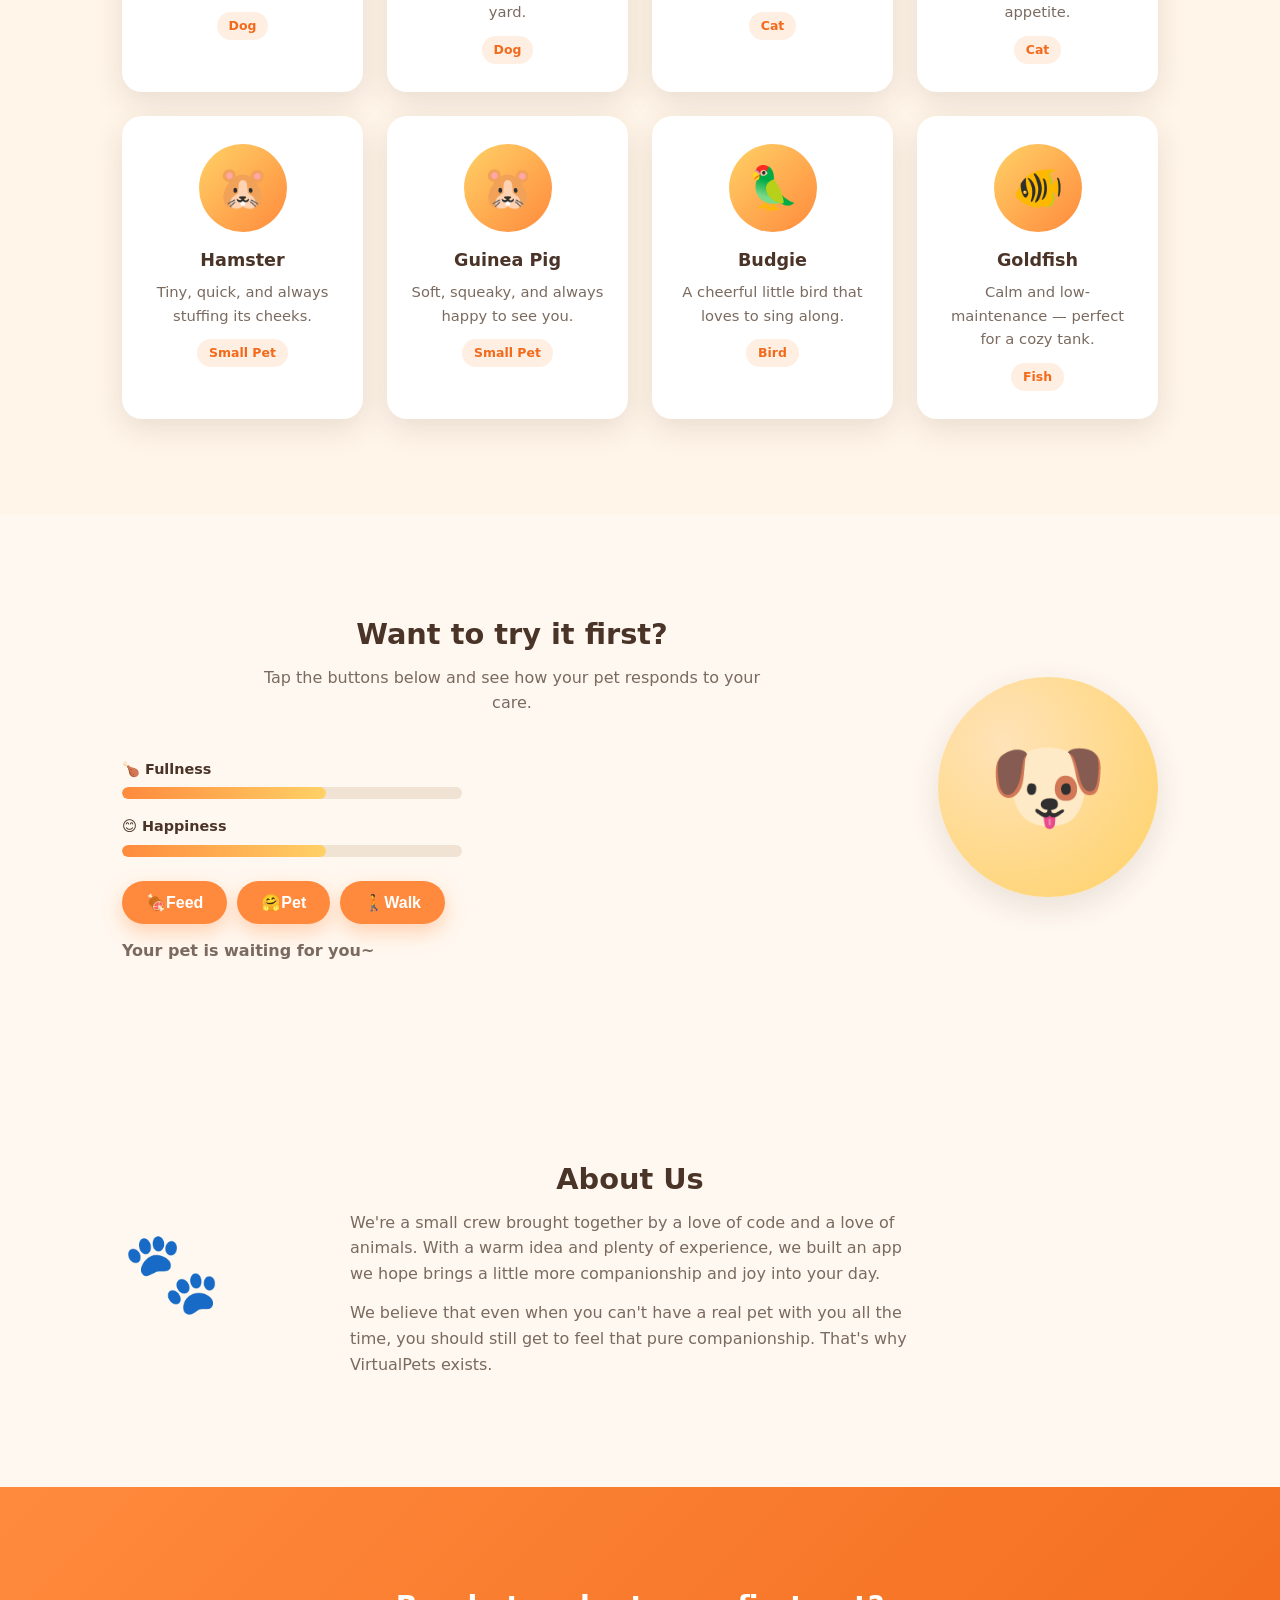
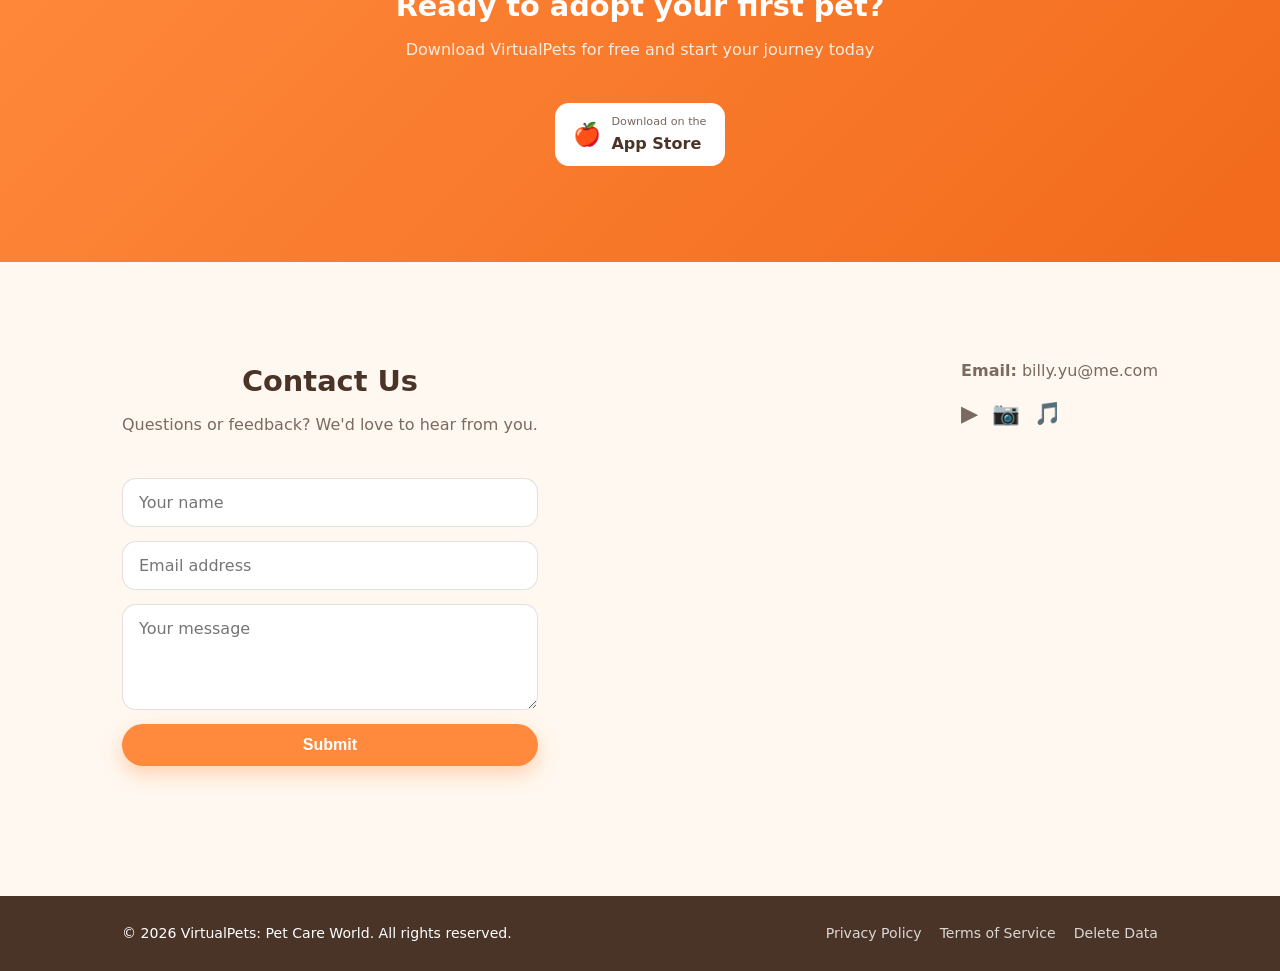
==== commit 1222556d: "Make the Virtual Pets store buttons actually reach the App Store All four store badges pointed at "#" ====
--- a/index.html
+++ b/index.html
@@ -5,6 +5,18 @@
 <meta name="viewport" content="width=device-width, initial-scale=1.0">
 <title data-i18n="meta.title">VirtualPets: Pet Care World</title>
 <meta name="description" id="metaDesc" content="VirtualPets lets you adopt, feed, and care for 8 lovable pets right from your phone.">
+<meta name="apple-itunes-app" content="app-id=6784545568">
+<meta property="og:type" content="website">
+<meta property="og:site_name" content="Virtual Pets">
+<meta property="og:title" content="Virtual Pets — Adopt, feed and raise eight lovable pets">
+<meta property="og:description" content="A cozy pet world in your pocket. Feed, play, dress up and take your pets somewhere new.">
+<meta property="og:url" content="https://junyu17.github.io/Vpet/">
+<meta property="og:image" content="https://junyu17.github.io/Vpet/og-card.jpg">
+<meta name="twitter:card" content="summary_large_image">
+<meta name="twitter:title" content="Virtual Pets — Adopt, feed and raise eight lovable pets">
+<meta name="twitter:description" content="A cozy pet world in your pocket.">
+<meta name="twitter:image" content="https://junyu17.github.io/Vpet/og-card.jpg">
+<link rel="canonical" href="https://junyu17.github.io/Vpet/">
 <link rel="stylesheet" href="styles.css">
 </head>
 <body>
@@ -19,7 +31,7 @@
       <a href="#play" data-i18n="nav.play">Try It Out</a>
       <a href="#about" data-i18n="nav.about">About</a>
       <a href="#contact" data-i18n="nav.contact">Contact</a>
-      <a href="#download" class="btn btn-small" data-i18n="nav.download">Download Now</a>
+      <a href="https://apps.apple.com/app/id6784545568" class="btn btn-small" data-i18n="nav.download">Download Now</a>
     </nav>
     <div class="nav-controls">
       <button class="lang-toggle" id="langToggle" type="button">中文</button>
@@ -43,11 +55,7 @@
         <h1 data-i18n="hero.title">Pocket-sized pets,<br>full-sized love</h1>
         <p data-i18n="hero.desc">VirtualPets lets you adopt 8 lovable pets — Corgi, Golden Retriever, Ragdoll Cat, Orange Tabby, Hamster, Guinea Pig, Budgie, and Goldfish. Feed, play, dress up, and take them on trips — caring for a pet has never been this easy.</p>
         <div class="store-badges">
-          <a href="#download" class="store-btn">
-            <span class="store-icon">▶</span>
-            <span class="store-text"><small data-i18n="store.getItOn">GET IT ON</small><span data-i18n="store.googlePlay">Google Play</span></span>
-          </a>
-          <a href="#download" class="store-btn">
+          <a href="https://apps.apple.com/app/id6784545568" class="store-btn">
             <span class="store-icon">🍎</span>
             <span class="store-text"><small data-i18n="store.downloadOn">Download on the</small><span data-i18n="store.appStore">App Store</span></span>
           </a>
@@ -177,11 +185,7 @@
       <h2 class="section-title light" data-i18n="download.title">Ready to adopt your first pet?</h2>
       <p class="section-sub light" data-i18n="download.sub">Download VirtualPets for free and start your journey today</p>
       <div class="store-badges center">
-        <a href="#" class="store-btn light">
-          <span class="store-icon">▶</span>
-          <span class="store-text"><small data-i18n="store.getItOn">GET IT ON</small><span data-i18n="store.googlePlay">Google Play</span></span>
-        </a>
-        <a href="#" class="store-btn light">
+        <a href="https://apps.apple.com/app/id6784545568" class="store-btn light">
           <span class="store-icon">🍎</span>
           <span class="store-text"><small data-i18n="store.downloadOn">Download on the</small><span data-i18n="store.appStore">App Store</span></span>
         </a>
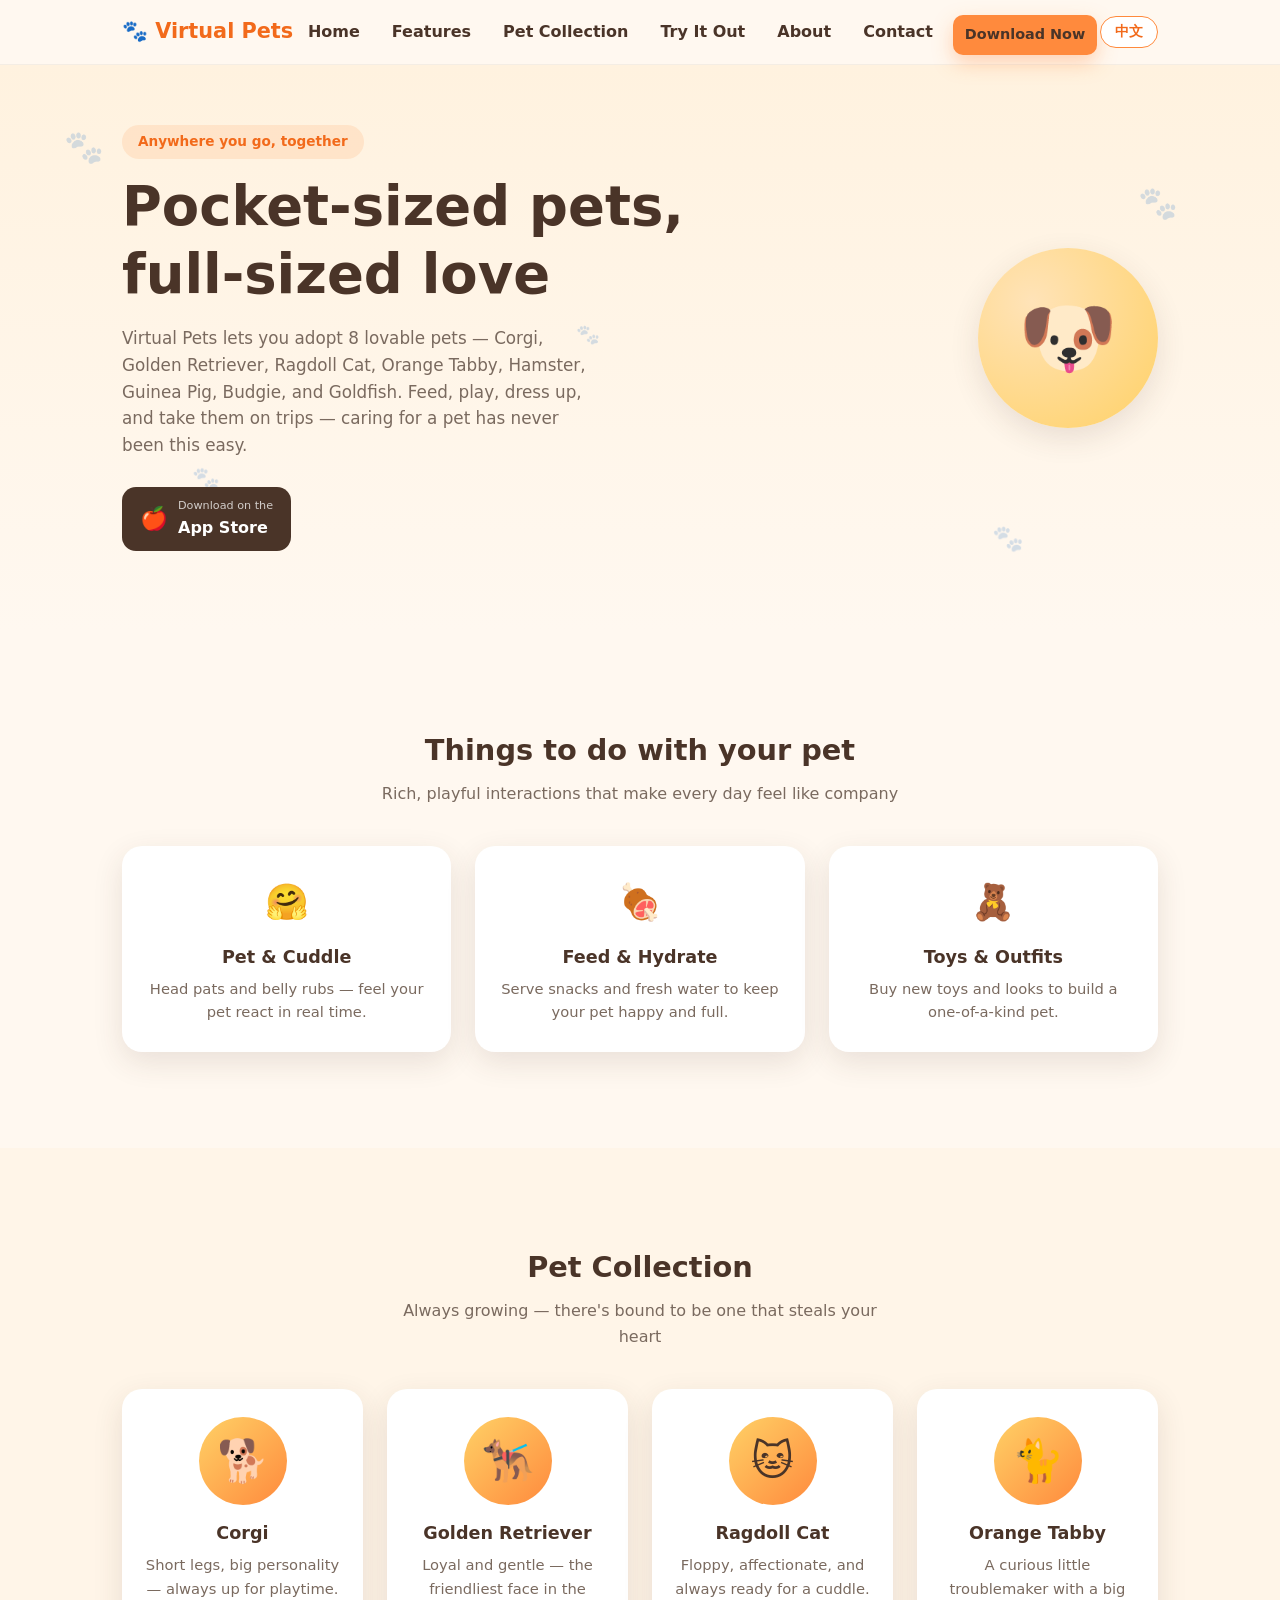
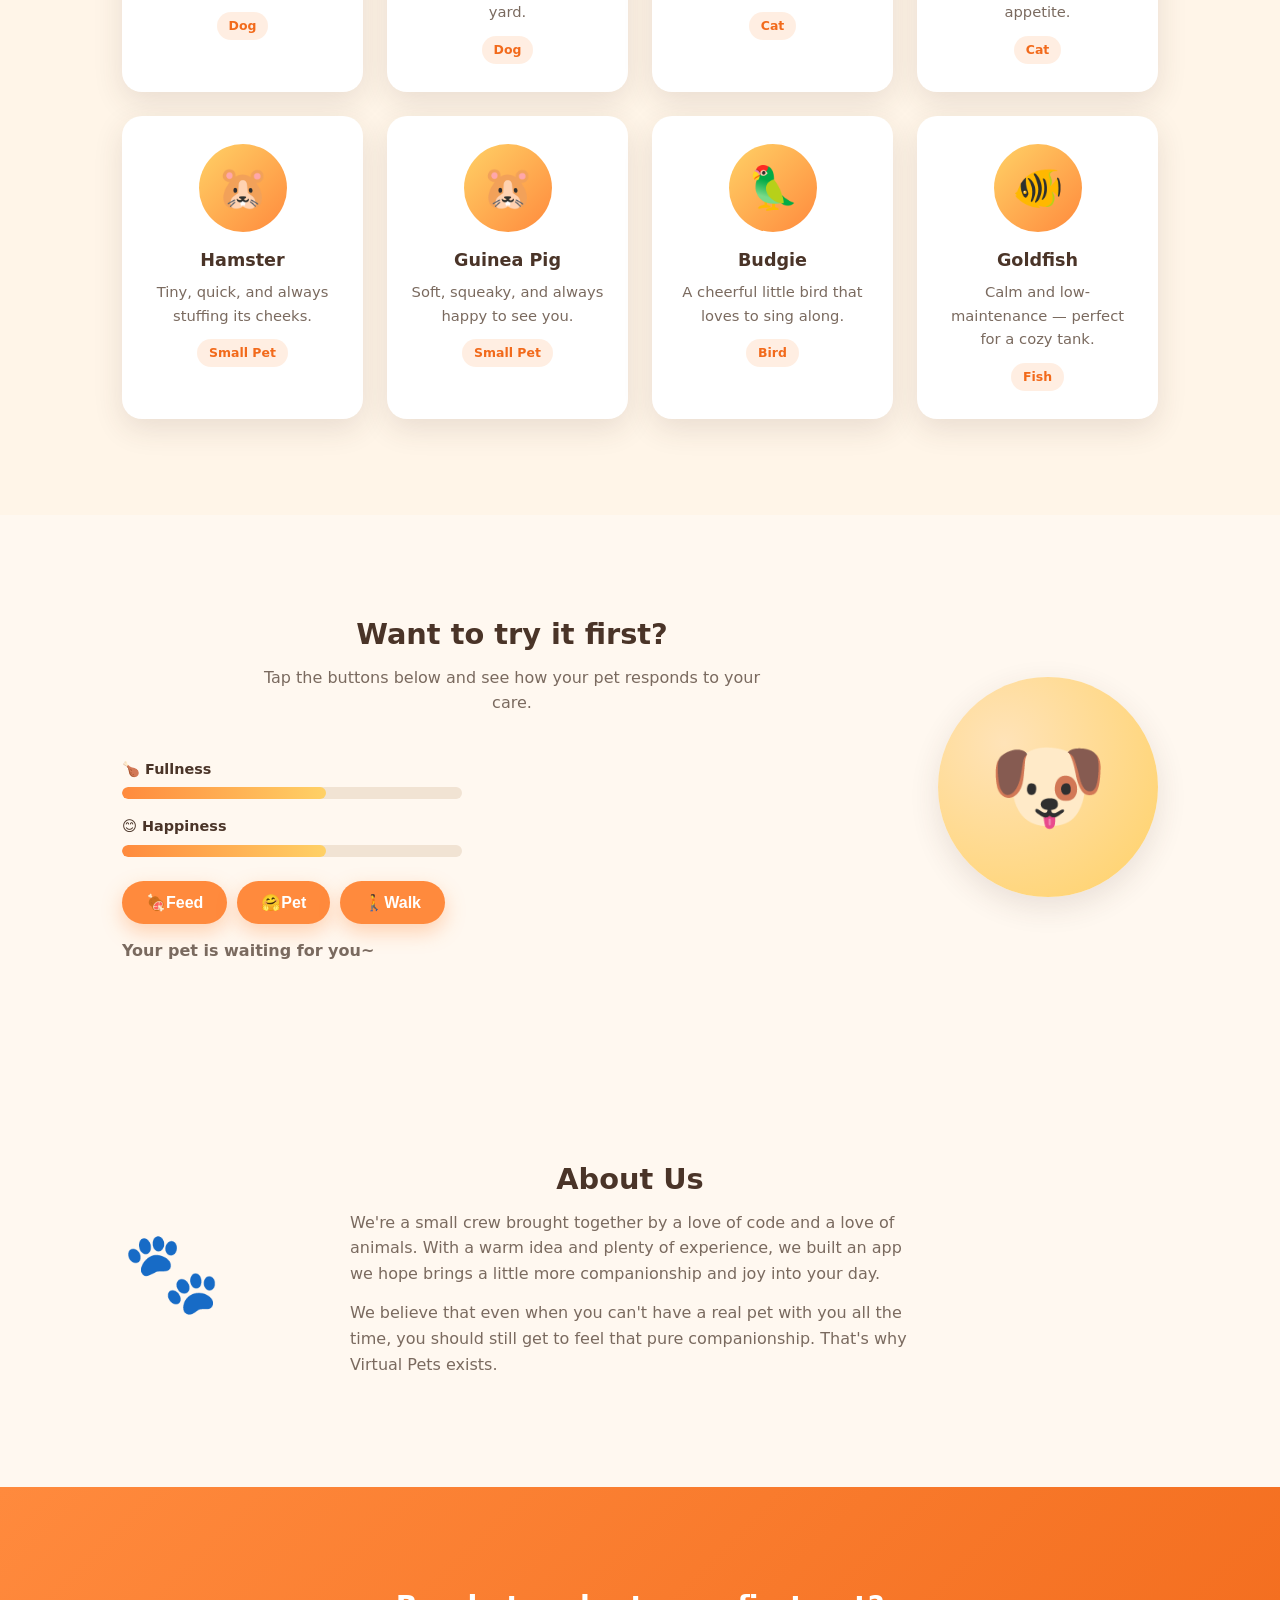
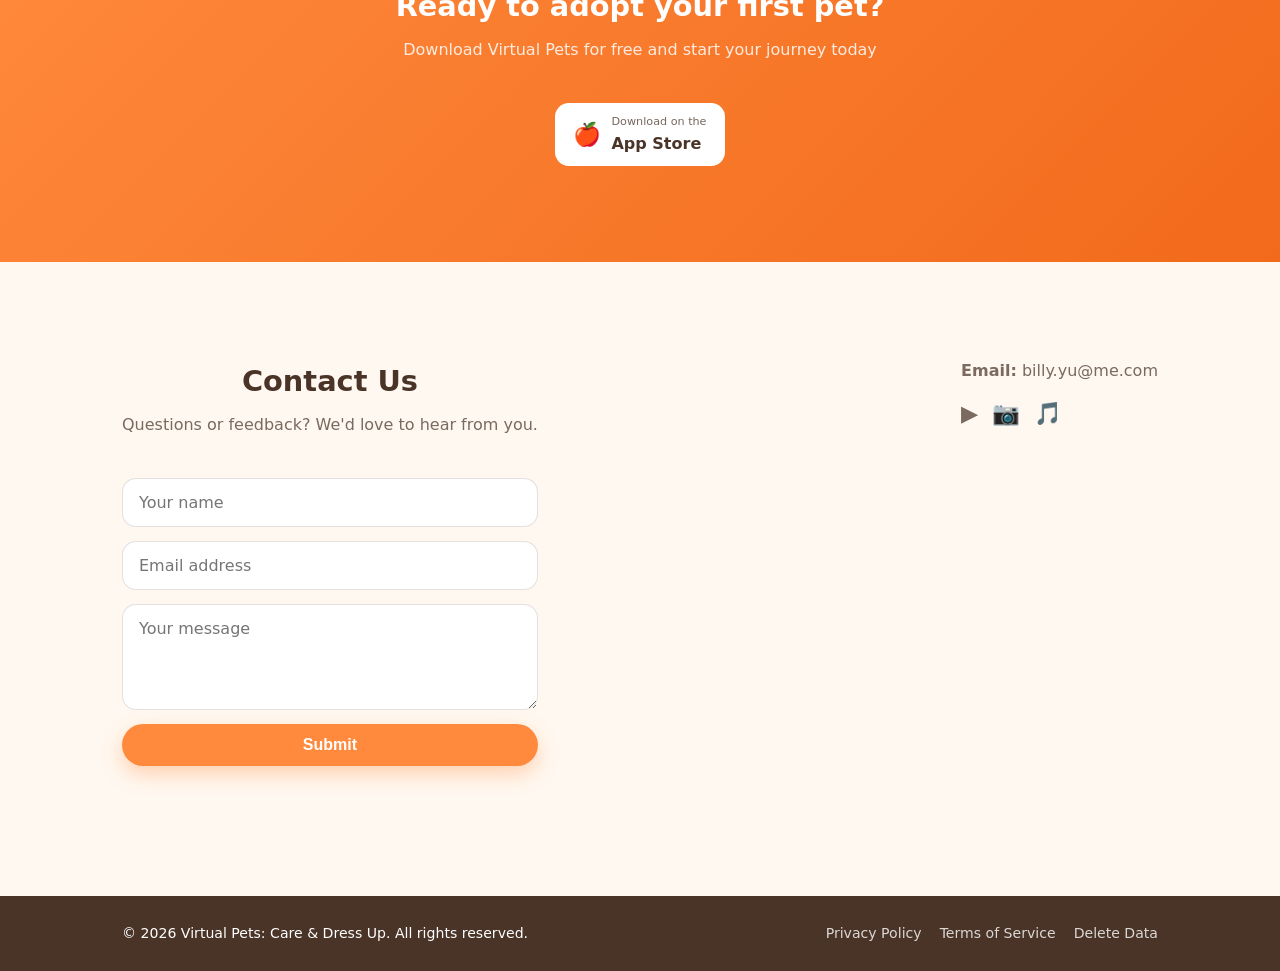
==== commit bc5b962c: "Call the app what the App Store calls it The site invented "VirtualPets: Pet Care World". The actual" ====
--- a/index.html
+++ b/index.html
@@ -3,8 +3,8 @@
 <head>
 <meta charset="UTF-8">
 <meta name="viewport" content="width=device-width, initial-scale=1.0">
-<title data-i18n="meta.title">VirtualPets: Pet Care World</title>
-<meta name="description" id="metaDesc" content="VirtualPets lets you adopt, feed, and care for 8 lovable pets right from your phone.">
+<title data-i18n="meta.title">Virtual Pets: Care & Dress Up</title>
+<meta name="description" id="metaDesc" content="Virtual Pets lets you adopt, feed, and care for 8 lovable pets right from your phone.">
 <meta name="apple-itunes-app" content="app-id=6784545568">
 <meta property="og:type" content="website">
 <meta property="og:site_name" content="Virtual Pets">
@@ -23,7 +23,7 @@
 
 <header class="navbar">
   <div class="container nav-inner">
-    <a href="#home" class="logo">🐾 VirtualPets</a>
+    <a href="#home" class="logo">🐾 Virtual Pets</a>
     <nav class="nav-links" id="navLinks">
       <a href="#home" data-i18n="nav.home">Home</a>
       <a href="#features" data-i18n="nav.features">Features</a>
@@ -53,7 +53,7 @@
       <div class="hero-text">
         <span class="eyebrow" data-i18n="hero.eyebrow">Anywhere you go, together</span>
         <h1 data-i18n="hero.title">Pocket-sized pets,<br>full-sized love</h1>
-        <p data-i18n="hero.desc">VirtualPets lets you adopt 8 lovable pets — Corgi, Golden Retriever, Ragdoll Cat, Orange Tabby, Hamster, Guinea Pig, Budgie, and Goldfish. Feed, play, dress up, and take them on trips — caring for a pet has never been this easy.</p>
+        <p data-i18n="hero.desc">Virtual Pets lets you adopt 8 lovable pets — Corgi, Golden Retriever, Ragdoll Cat, Orange Tabby, Hamster, Guinea Pig, Budgie, and Goldfish. Feed, play, dress up, and take them on trips — caring for a pet has never been this easy.</p>
         <div class="store-badges">
           <a href="https://apps.apple.com/app/id6784545568" class="store-btn">
             <span class="store-icon">🍎</span>
@@ -174,7 +174,7 @@
       <div class="about-text">
         <h2 class="section-title" data-i18n="about.title">About Us</h2>
         <p data-i18n="about.p1">We're a small crew brought together by a love of code and a love of animals. With a warm idea and plenty of experience, we built an app we hope brings a little more companionship and joy into your day.</p>
-        <p data-i18n="about.p2">We believe that even when you can't have a real pet with you all the time, you should still get to feel that pure companionship. That's why VirtualPets exists.</p>
+        <p data-i18n="about.p2">We believe that even when you can't have a real pet with you all the time, you should still get to feel that pure companionship. That's why Virtual Pets exists.</p>
       </div>
     </div>
   </section>
@@ -183,7 +183,7 @@
   <section id="download" class="section download">
     <div class="container">
       <h2 class="section-title light" data-i18n="download.title">Ready to adopt your first pet?</h2>
-      <p class="section-sub light" data-i18n="download.sub">Download VirtualPets for free and start your journey today</p>
+      <p class="section-sub light" data-i18n="download.sub">Download Virtual Pets for free and start your journey today</p>
       <div class="store-badges center">
         <a href="https://apps.apple.com/app/id6784545568" class="store-btn light">
           <span class="store-icon">🍎</span>
@@ -221,7 +221,7 @@
 
 <footer class="footer">
   <div class="container footer-inner">
-    <span data-i18n="footer.copyright">© 2026 VirtualPets: Pet Care World. All rights reserved.</span>
+    <span data-i18n="footer.copyright">© 2026 Virtual Pets: Care & Dress Up. All rights reserved.</span>
     <div class="footer-links">
       <a href="privacy.html" data-i18n="footer.privacy">Privacy Policy</a>
       <a href="#" data-i18n="footer.terms">Terms of Service</a>
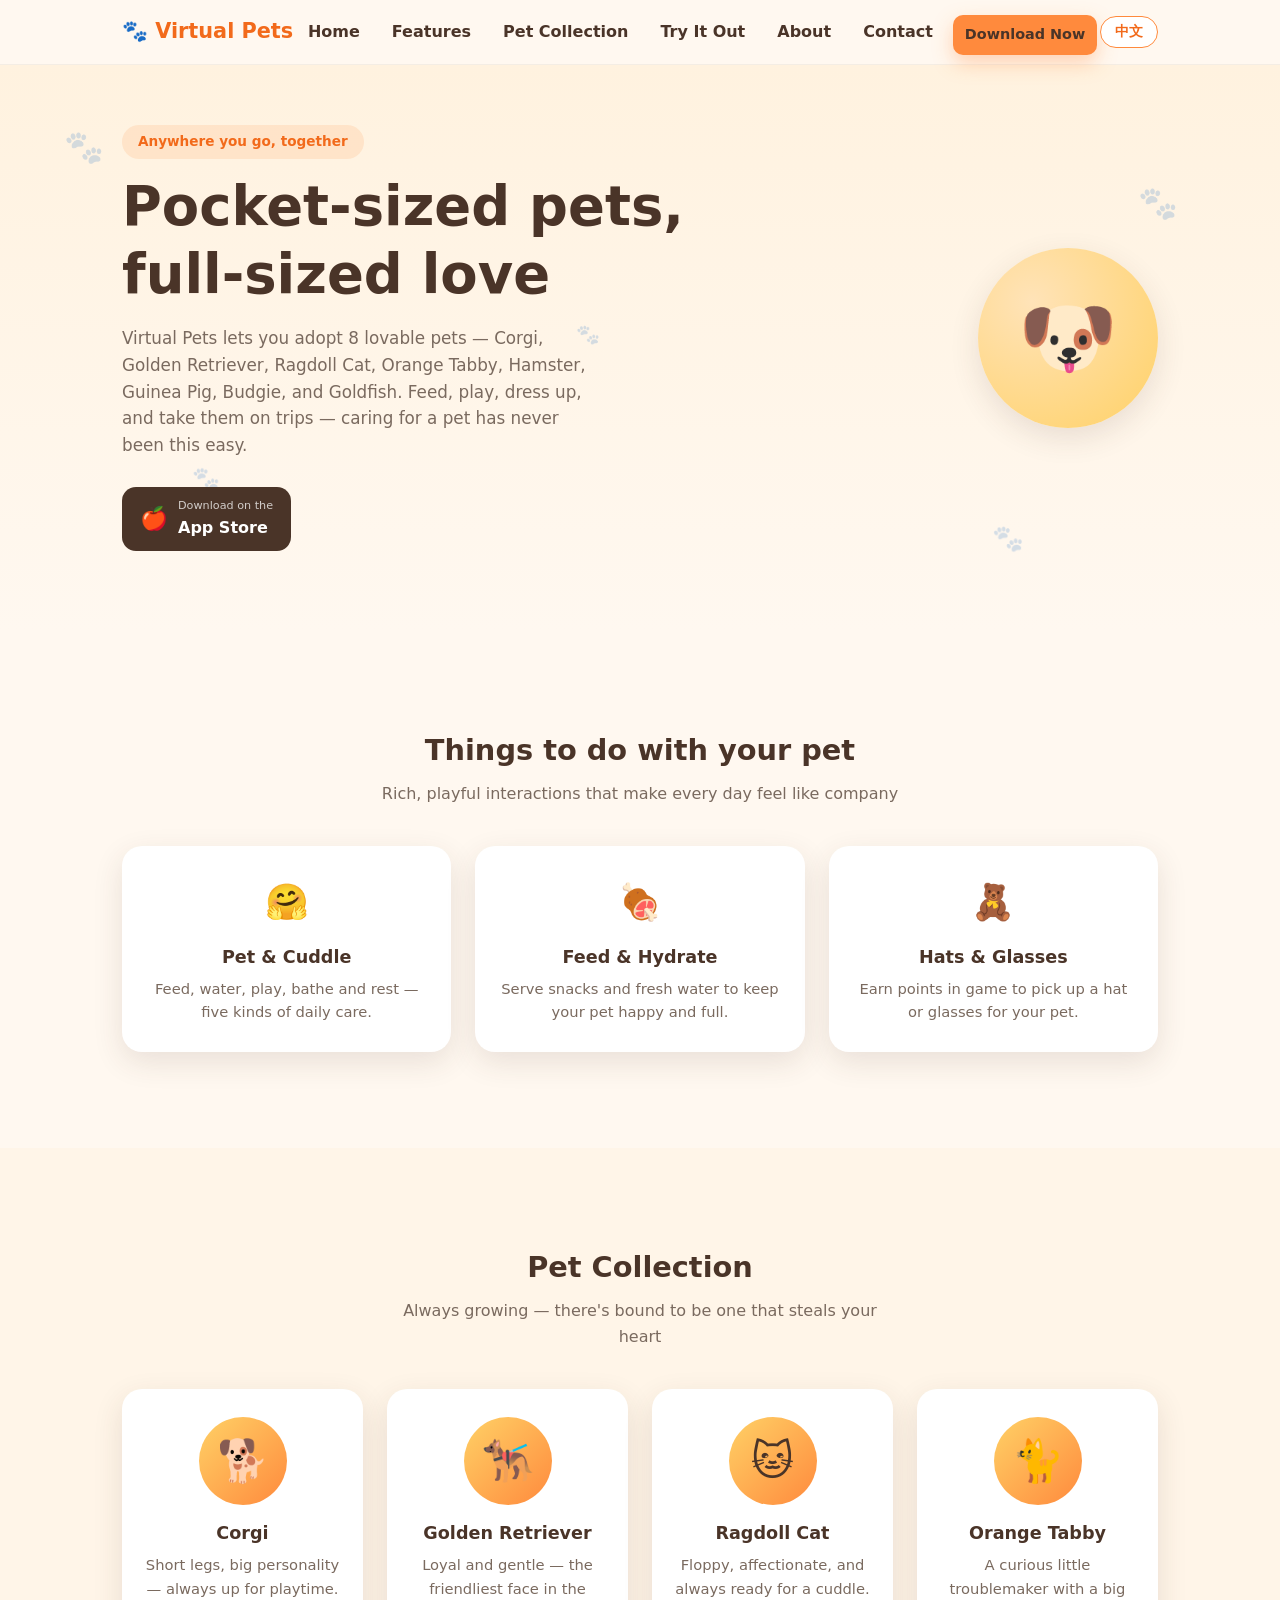
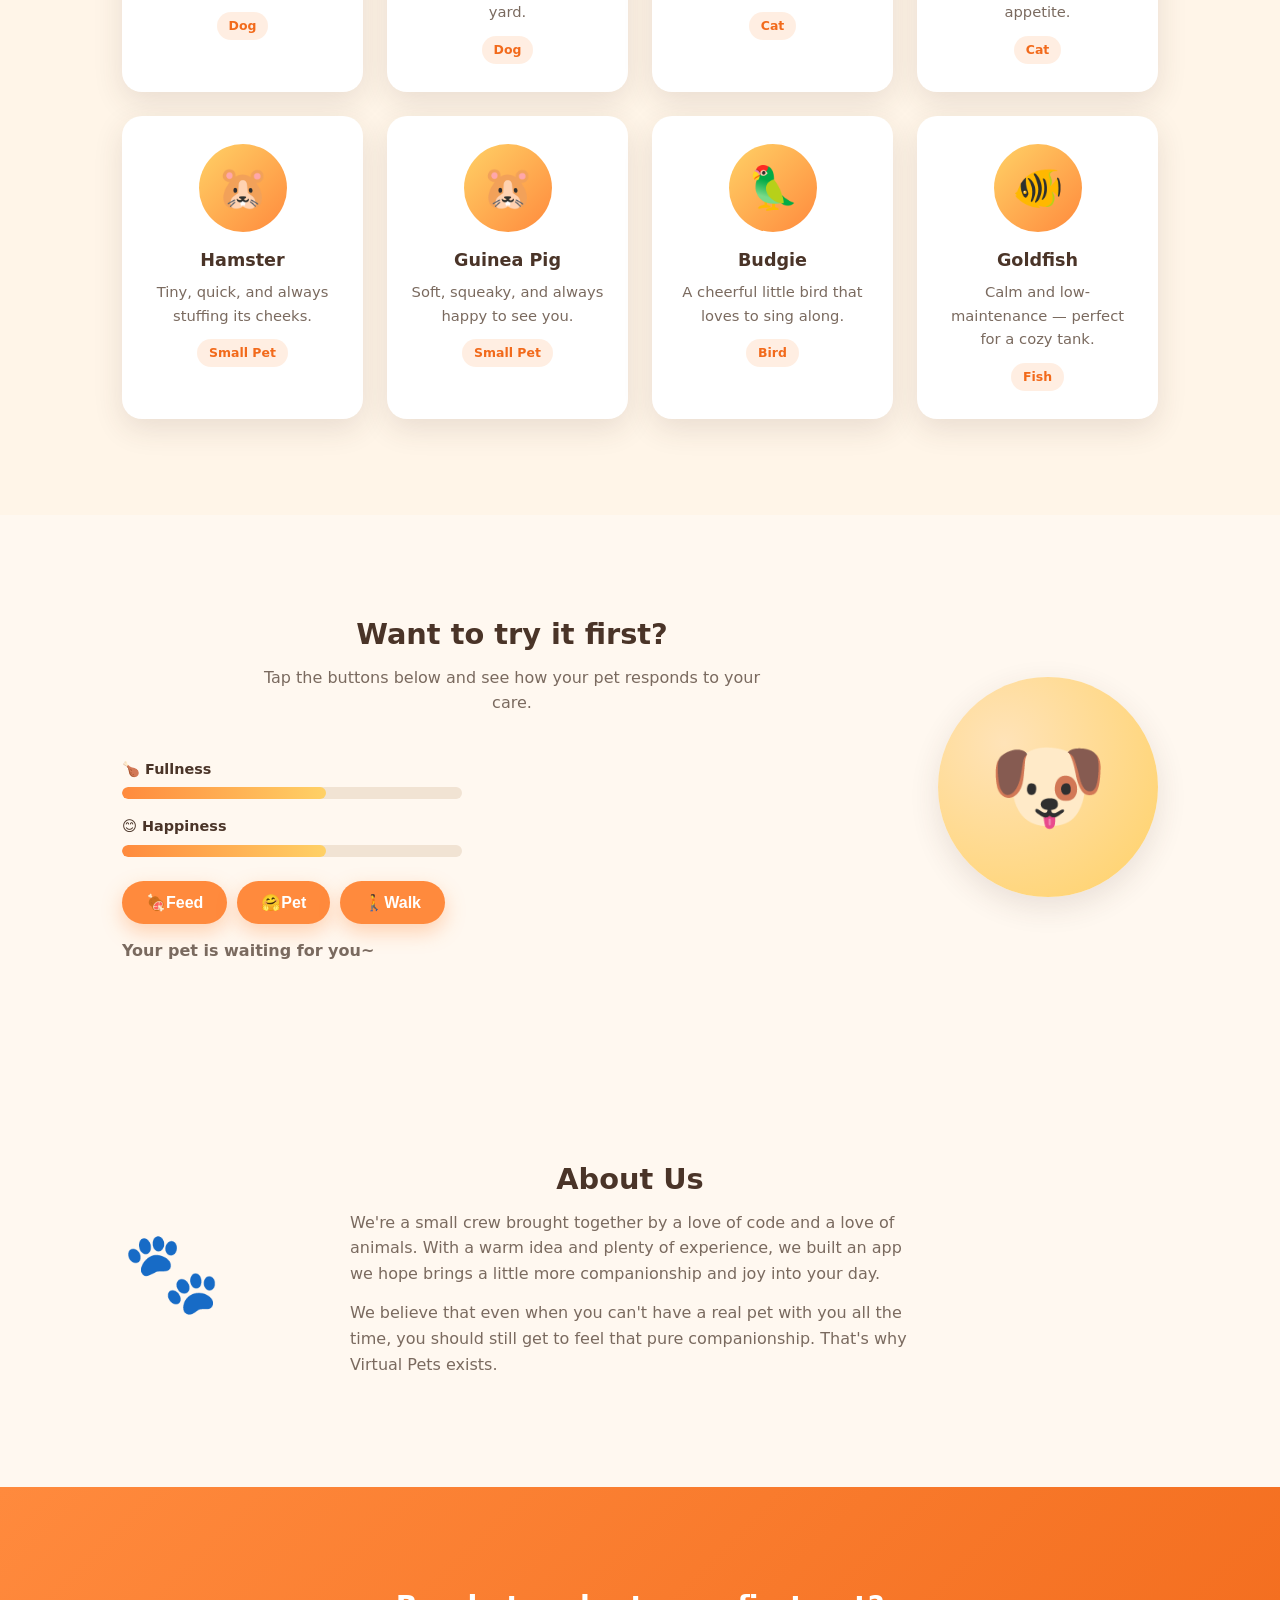
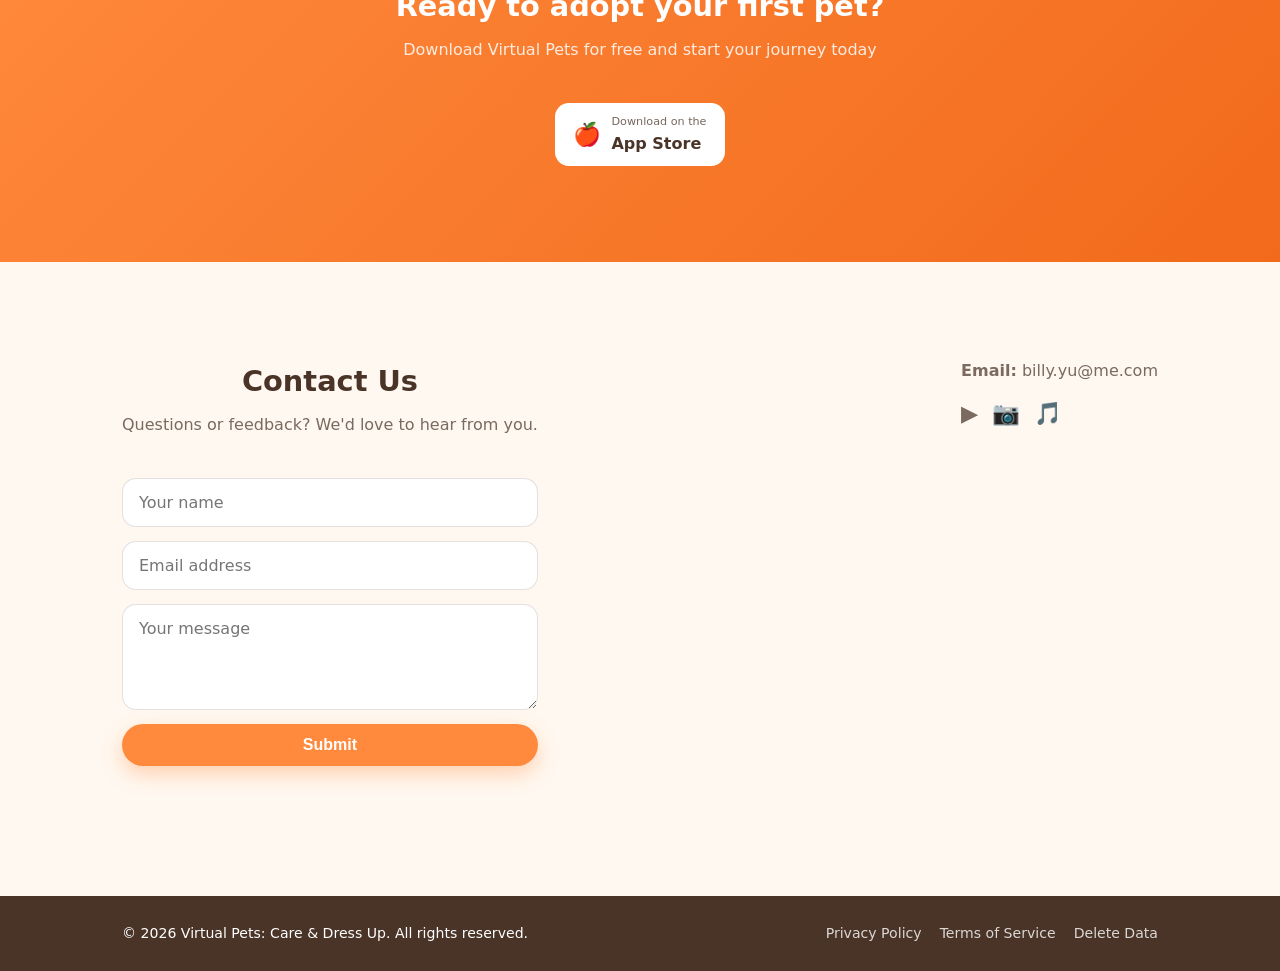
==== commit c4744444: "Describe what the app does, not what it doesn't Two feature cards described things that are not in t" ====
--- a/index.html
+++ b/index.html
@@ -73,9 +73,9 @@
       <h2 class="section-title" data-i18n="features.title">Things to do with your pet</h2>
       <p class="section-sub" data-i18n="features.sub">Rich, playful interactions that make every day feel like company</p>
       <div class="grid features-grid">
-        <div class="feature-card"><span class="icon">🤗</span><h3 data-i18n="features.f1.title">Pet & Cuddle</h3><p data-i18n="features.f1.desc">Head pats and belly rubs — feel your pet react in real time.</p></div>
+        <div class="feature-card"><span class="icon">🤗</span><h3 data-i18n="features.f1.title">Pet & Cuddle</h3><p data-i18n="features.f1.desc">Feed, water, play, bathe and rest — five kinds of daily care.</p></div>
         <div class="feature-card"><span class="icon">🍖</span><h3 data-i18n="features.f2.title">Feed & Hydrate</h3><p data-i18n="features.f2.desc">Serve snacks and fresh water to keep your pet happy and full.</p></div>
-        <div class="feature-card"><span class="icon">🧸</span><h3 data-i18n="features.f5.title">Toys & Outfits</h3><p data-i18n="features.f5.desc">Buy new toys and looks to build a one-of-a-kind pet.</p></div>
+        <div class="feature-card"><span class="icon">🧸</span><h3 data-i18n="features.f5.title">Hats & Glasses</h3><p data-i18n="features.f5.desc">Earn points in game to pick up a hat or glasses for your pet.</p></div>
       </div>
     </div>
   </section>
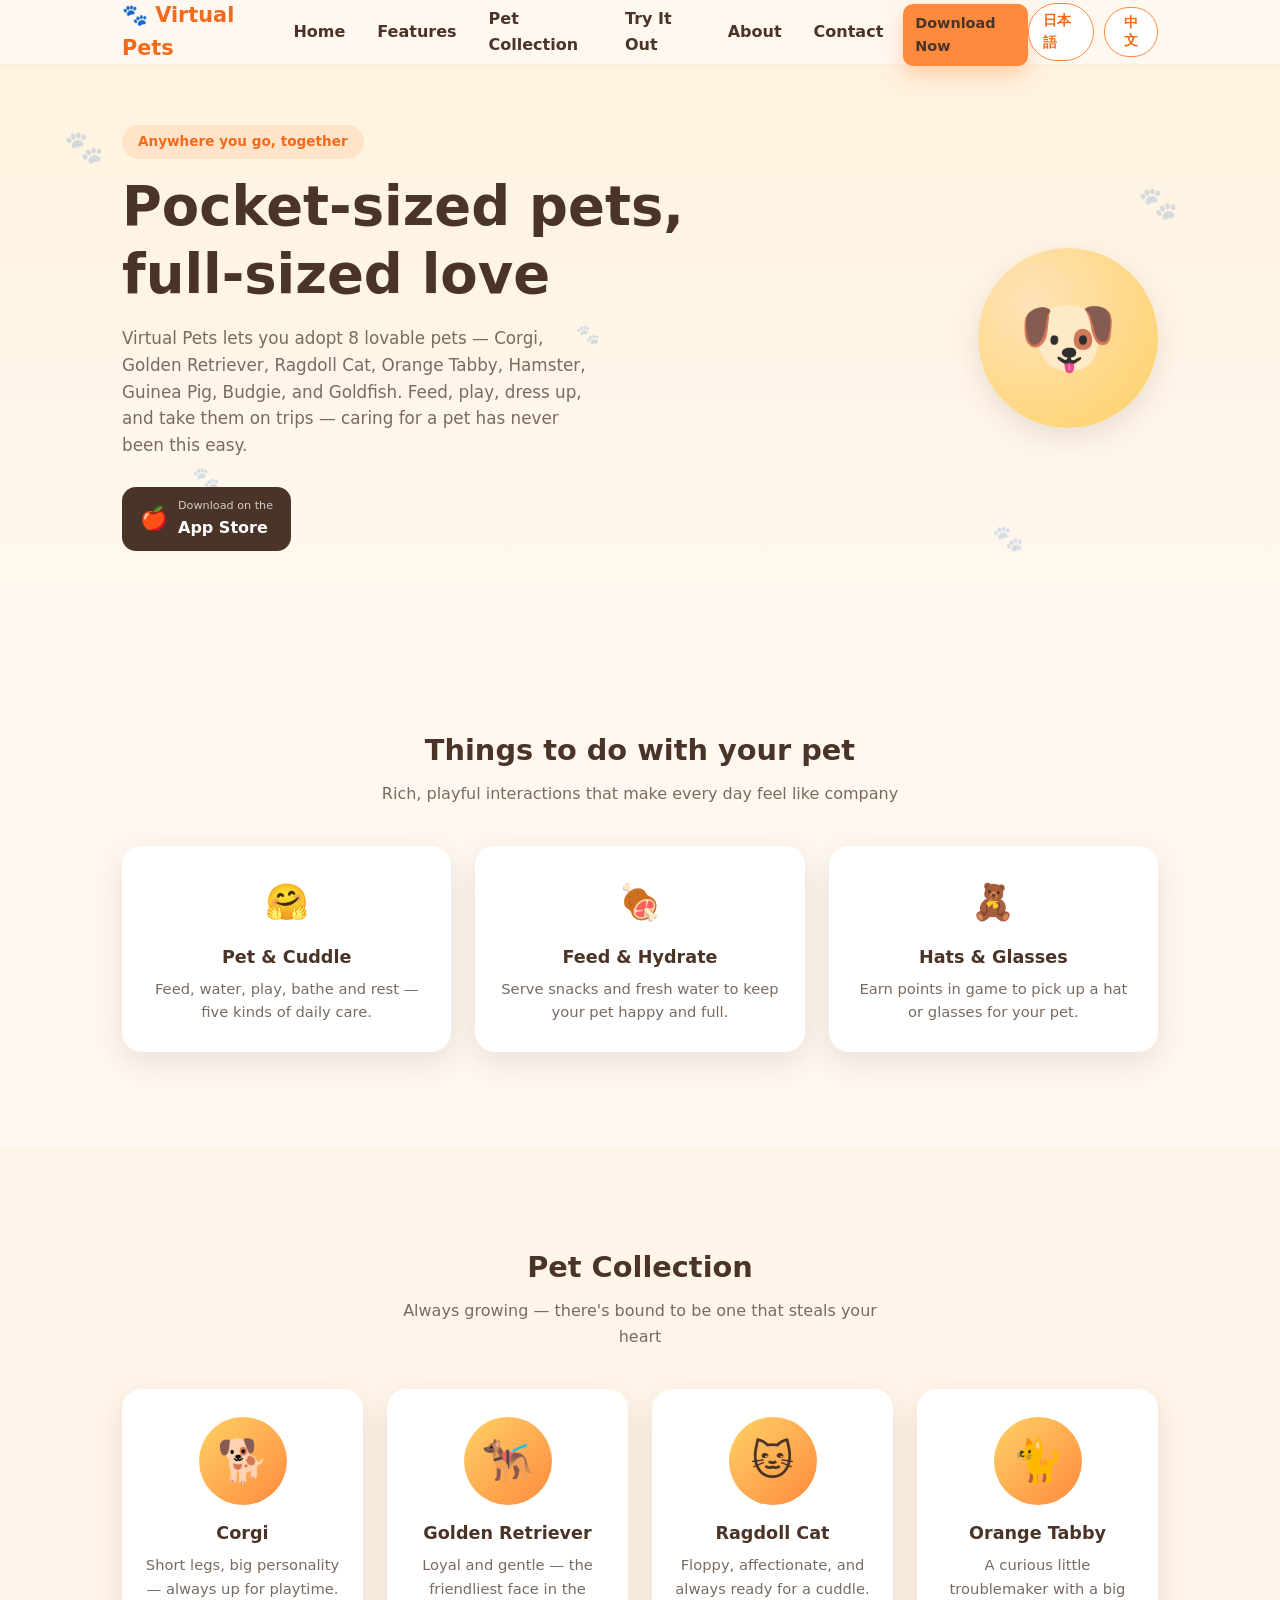
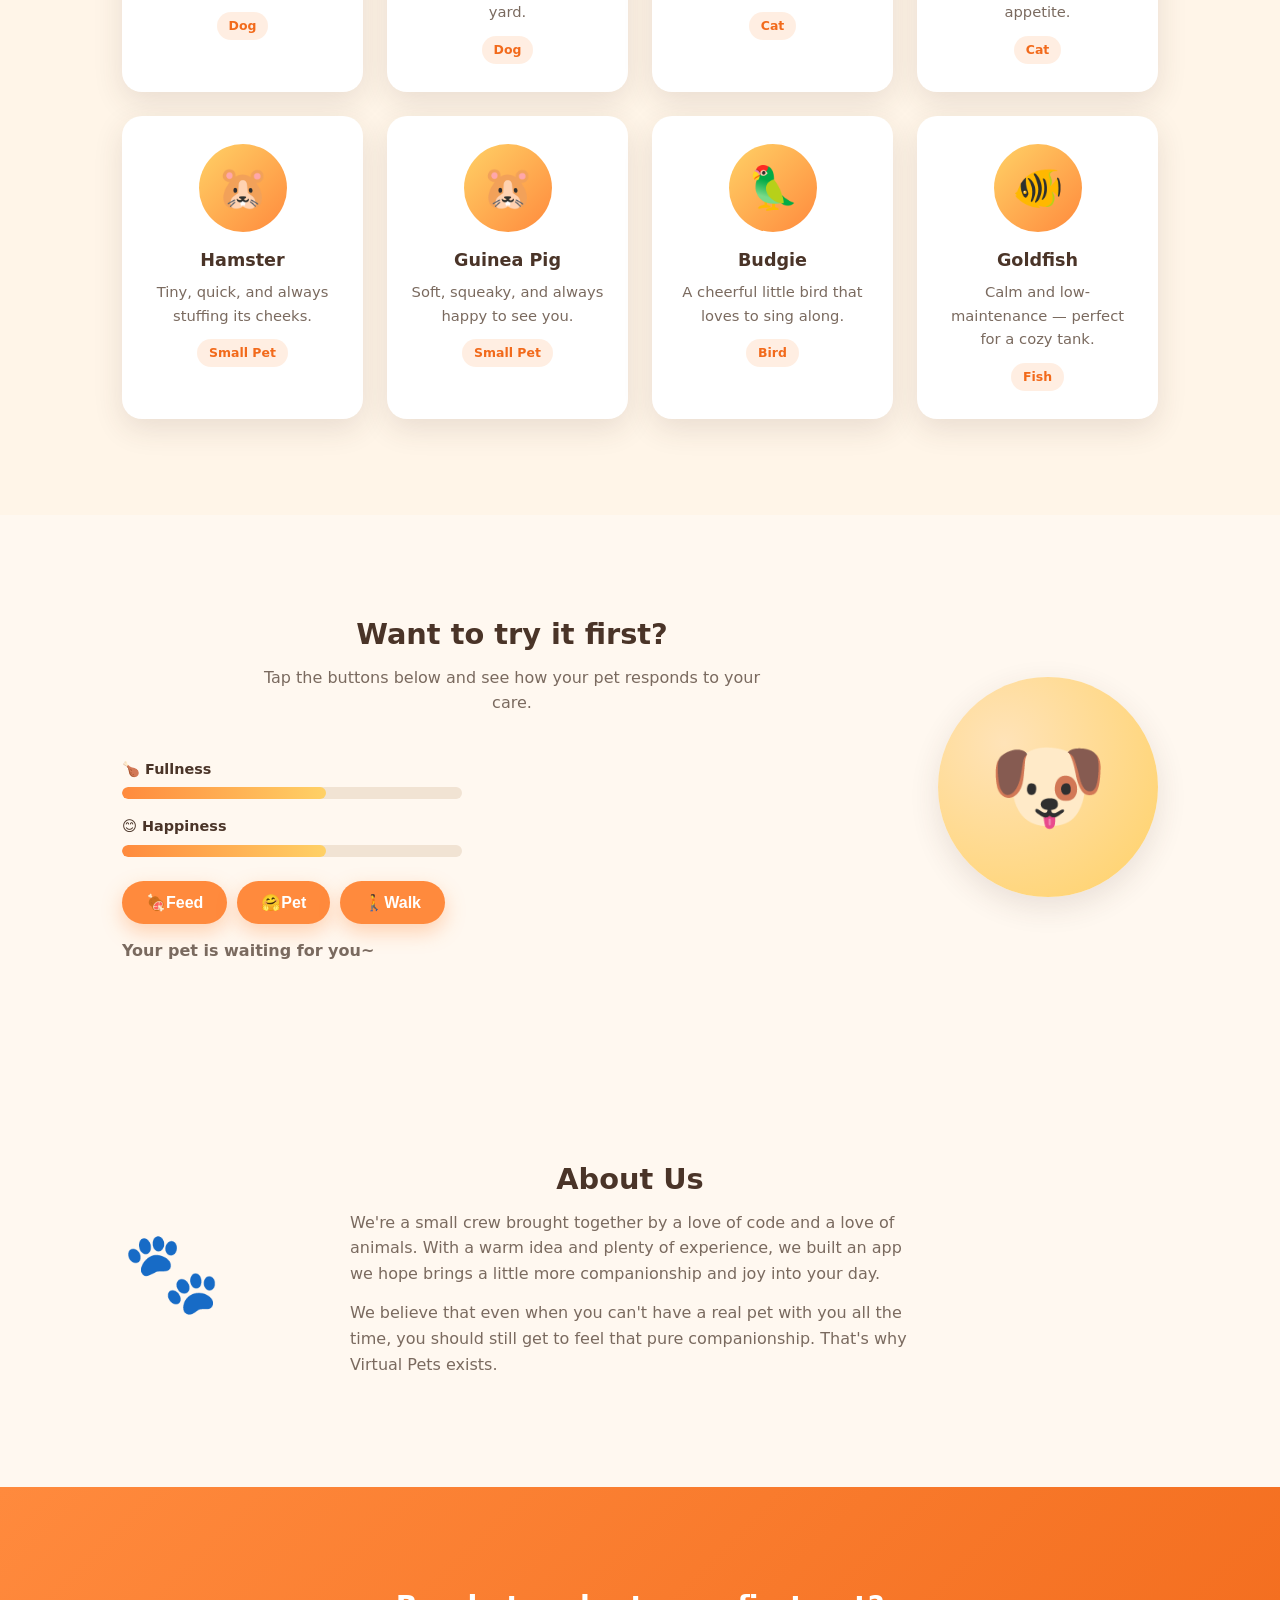
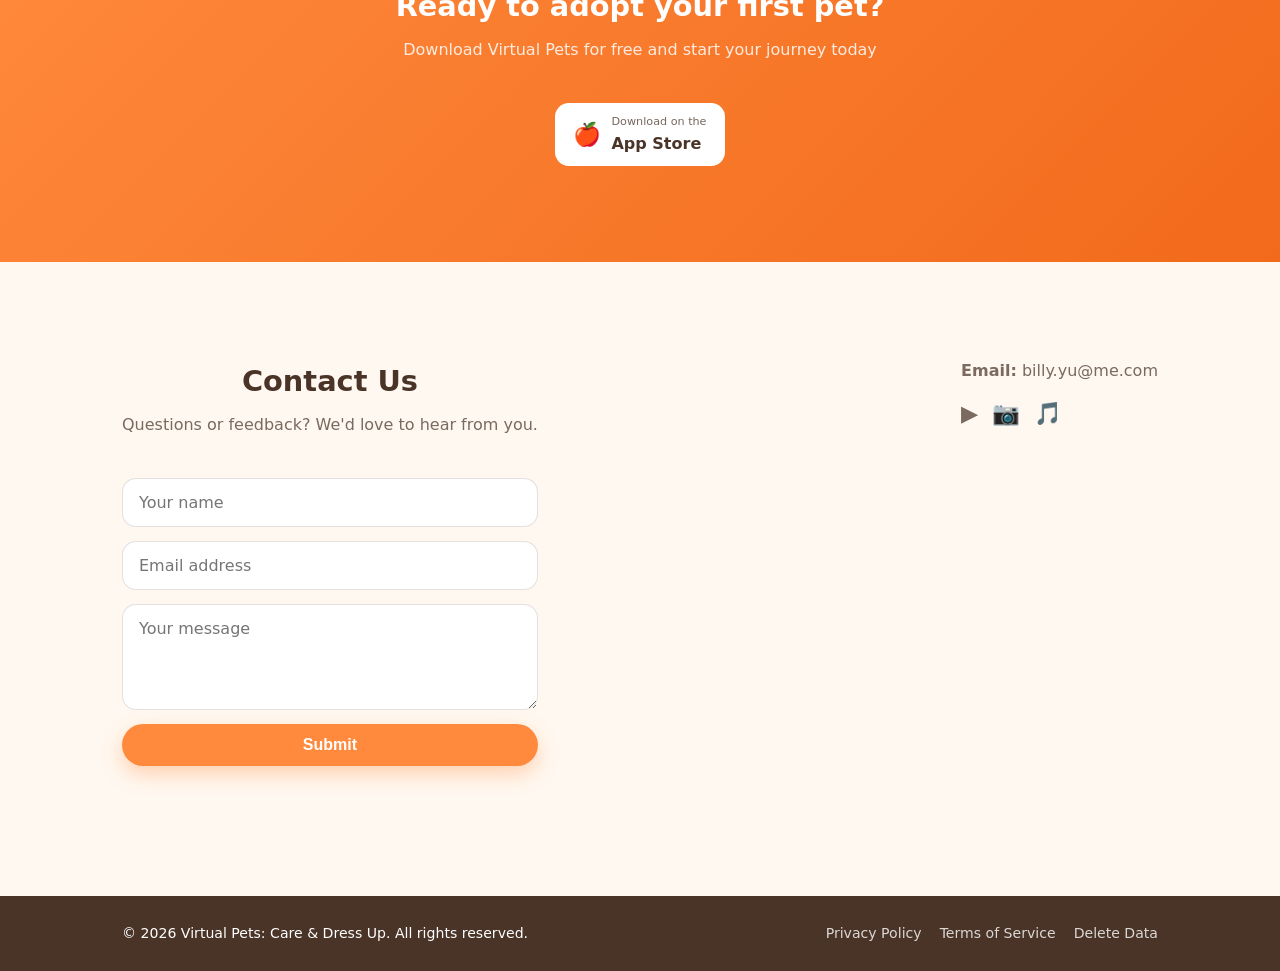
==== commit 19221ac7: "Add a Japanese page and attributable App Store links Japan is Virtual Pets' largest market. Adds ind" ====
--- a/index.html
+++ b/index.html
@@ -7,6 +7,7 @@
 <meta name="description" id="metaDesc" content="Virtual Pets lets you adopt, feed, and care for 8 lovable pets right from your phone.">
 <meta name="apple-itunes-app" content="app-id=6784545568">
 <meta property="og:type" content="website">
+<meta property="og:locale" content="en_US">
 <meta property="og:site_name" content="Virtual Pets">
 <meta property="og:title" content="Virtual Pets — Adopt, feed and raise eight lovable pets">
 <meta property="og:description" content="A cozy pet world in your pocket. Feed, play, dress up and take your pets somewhere new.">
@@ -17,6 +18,27 @@
 <meta name="twitter:description" content="A cozy pet world in your pocket.">
 <meta name="twitter:image" content="https://junyu17.github.io/Vpet/og-card.jpg">
 <link rel="canonical" href="https://junyu17.github.io/Vpet/">
+<link rel="alternate" hreflang="en" href="https://junyu17.github.io/Vpet/">
+<link rel="alternate" hreflang="ja" href="https://junyu17.github.io/Vpet/index-ja.html">
+<link rel="alternate" hreflang="x-default" href="https://junyu17.github.io/Vpet/">
+<script type="application/ld+json">
+{
+  "@context": "https://schema.org",
+  "@type": "SoftwareApplication",
+  "name": "Virtual Pets: Care & Dress Up",
+  "operatingSystem": "iOS",
+  "applicationCategory": "GameApplication",
+  "description": "Adopt, feed and care for 8 lovable pets - Corgi, Golden Retriever, Ragdoll Cat, Orange Tabby, Hamster, Guinea Pig, Budgie and Goldfish - in a gentle, family-friendly pet care game.",
+  "inLanguage": "en",
+  "url": "https://apps.apple.com/app/id6784545568",
+  "image": "https://junyu17.github.io/Vpet/og-card.jpg",
+  "offers": {
+    "@type": "Offer",
+    "price": "0",
+    "priceCurrency": "USD"
+  }
+}
+</script>
 <link rel="stylesheet" href="styles.css">
 </head>
 <body>
@@ -31,9 +53,10 @@
       <a href="#play" data-i18n="nav.play">Try It Out</a>
       <a href="#about" data-i18n="nav.about">About</a>
       <a href="#contact" data-i18n="nav.contact">Contact</a>
-      <a href="https://apps.apple.com/app/id6784545568" class="btn btn-small" data-i18n="nav.download">Download Now</a>
+      <a href="https://apps.apple.com/app/apple-store/id6784545568?pt=129087449&amp;ct=web_vpet_home&amp;mt=8" class="btn btn-small" data-i18n="nav.download">Download Now</a>
     </nav>
     <div class="nav-controls">
+      <a class="lang-toggle" href="index-ja.html" hreflang="ja" lang="ja">日本語</a>
       <button class="lang-toggle" id="langToggle" type="button">中文</button>
       <button class="nav-toggle" id="navToggle" aria-label="Toggle menu">
         <span></span><span></span><span></span>
@@ -55,7 +78,7 @@
         <h1 data-i18n="hero.title">Pocket-sized pets,<br>full-sized love</h1>
         <p data-i18n="hero.desc">Virtual Pets lets you adopt 8 lovable pets — Corgi, Golden Retriever, Ragdoll Cat, Orange Tabby, Hamster, Guinea Pig, Budgie, and Goldfish. Feed, play, dress up, and take them on trips — caring for a pet has never been this easy.</p>
         <div class="store-badges">
-          <a href="https://apps.apple.com/app/id6784545568" class="store-btn">
+          <a href="https://apps.apple.com/app/apple-store/id6784545568?pt=129087449&amp;ct=web_vpet_home&amp;mt=8" class="store-btn">
             <span class="store-icon">🍎</span>
             <span class="store-text"><small data-i18n="store.downloadOn">Download on the</small><span data-i18n="store.appStore">App Store</span></span>
           </a>
@@ -185,7 +208,7 @@
       <h2 class="section-title light" data-i18n="download.title">Ready to adopt your first pet?</h2>
       <p class="section-sub light" data-i18n="download.sub">Download Virtual Pets for free and start your journey today</p>
       <div class="store-badges center">
-        <a href="https://apps.apple.com/app/id6784545568" class="store-btn light">
+        <a href="https://apps.apple.com/app/apple-store/id6784545568?pt=129087449&amp;ct=web_vpet_home&amp;mt=8" class="store-btn light">
           <span class="store-icon">🍎</span>
           <span class="store-text"><small data-i18n="store.downloadOn">Download on the</small><span data-i18n="store.appStore">App Store</span></span>
         </a>
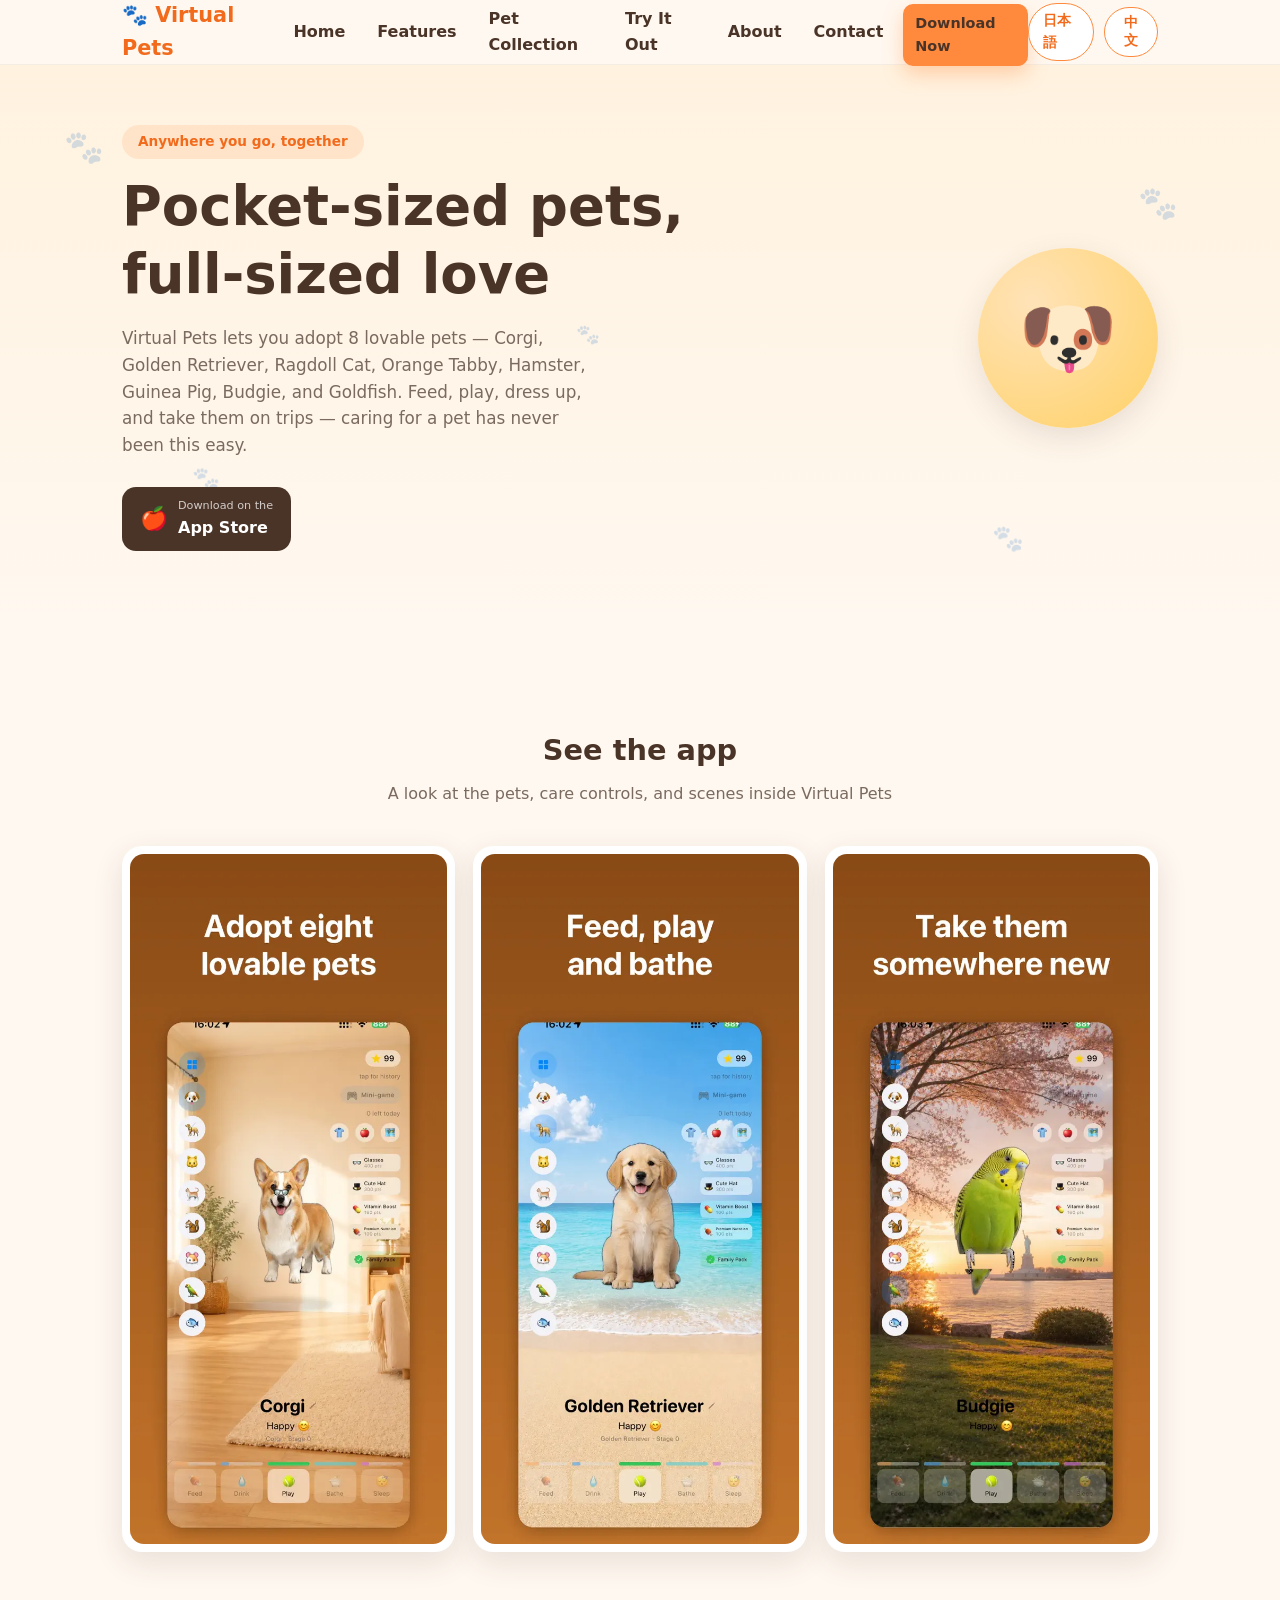
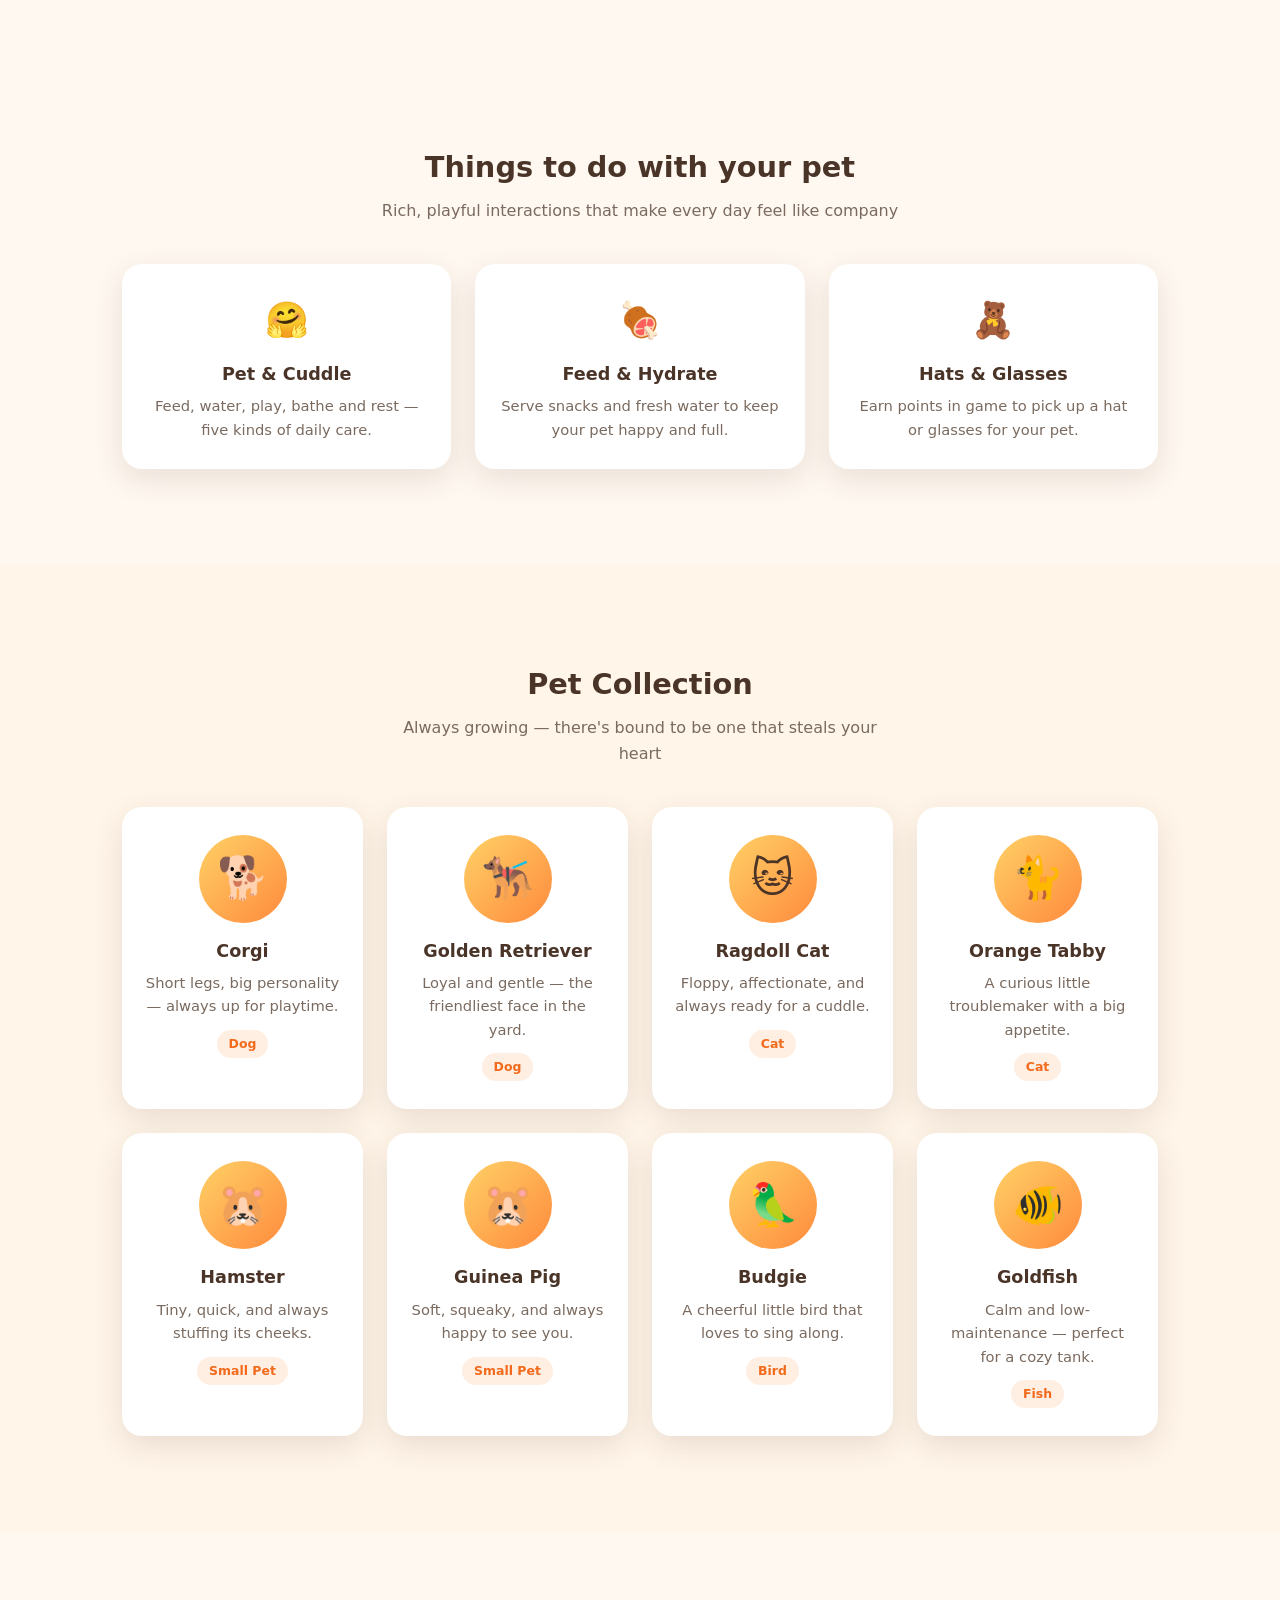
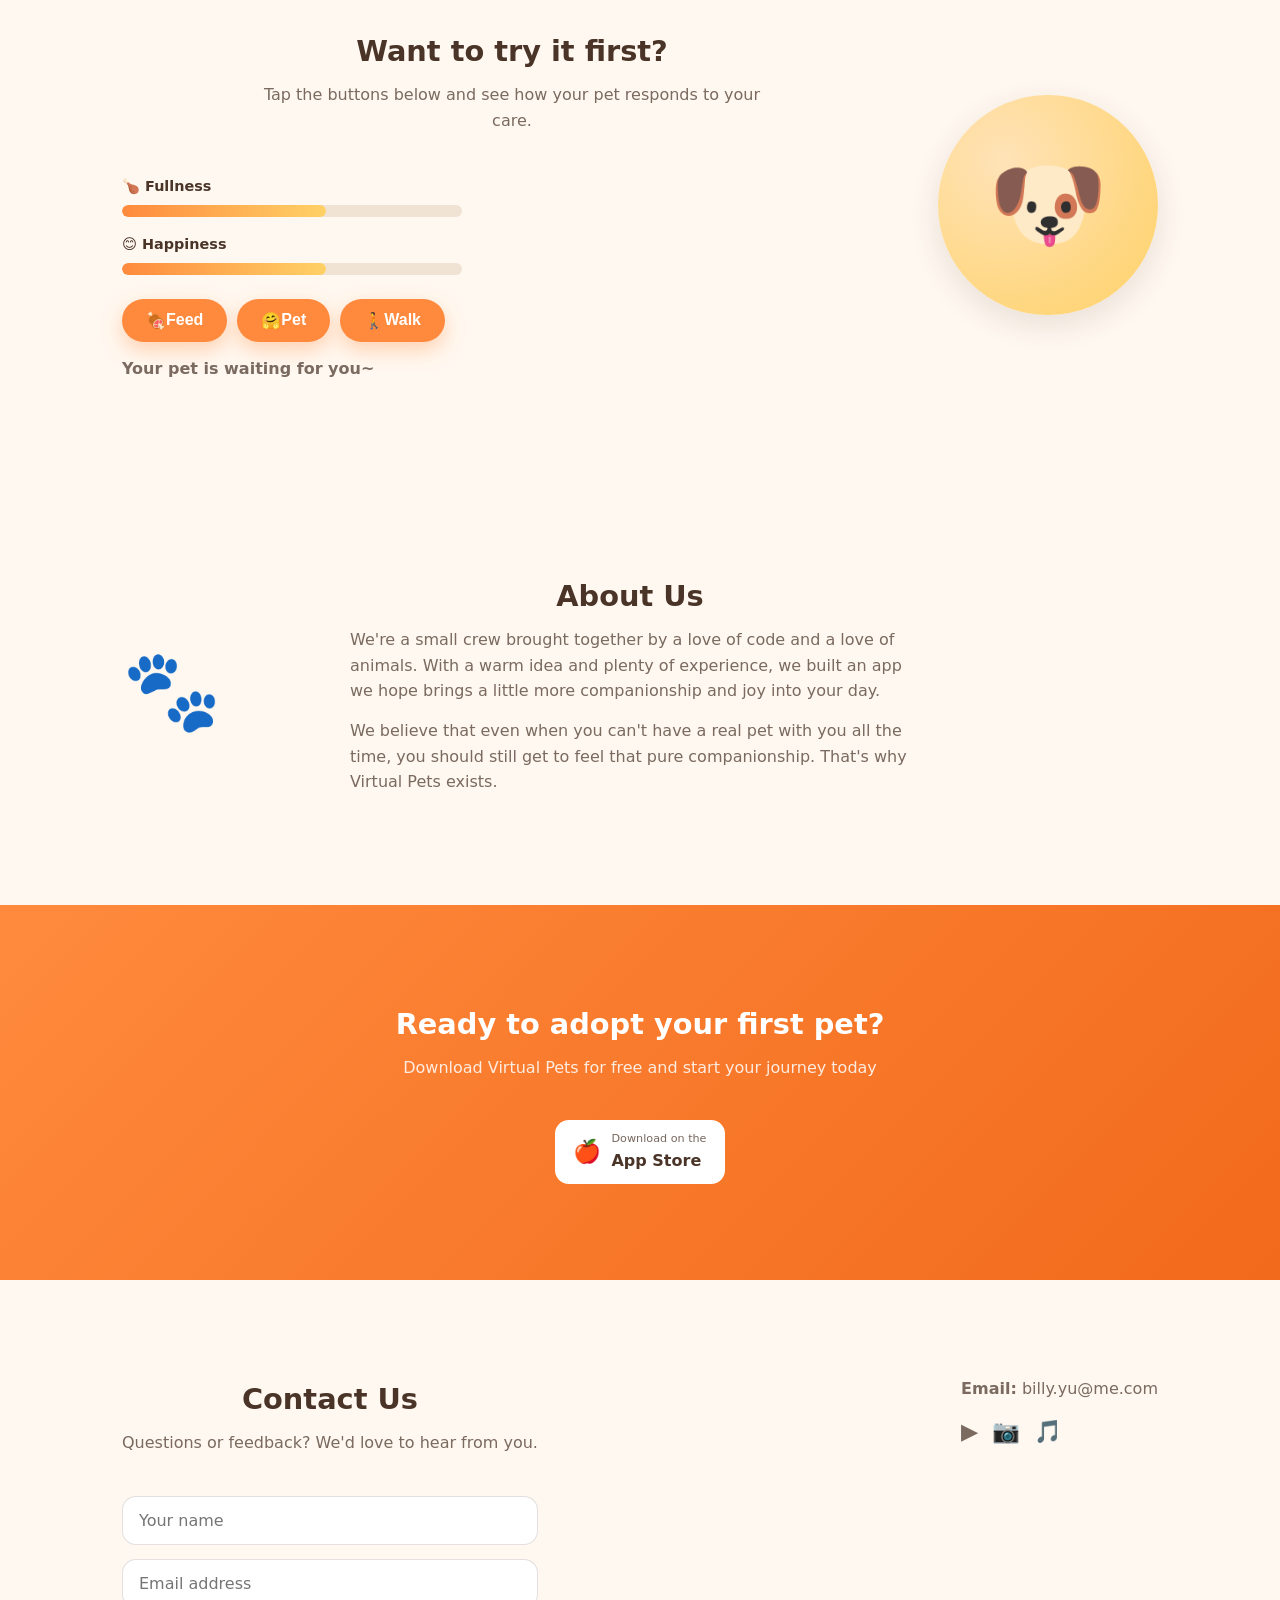
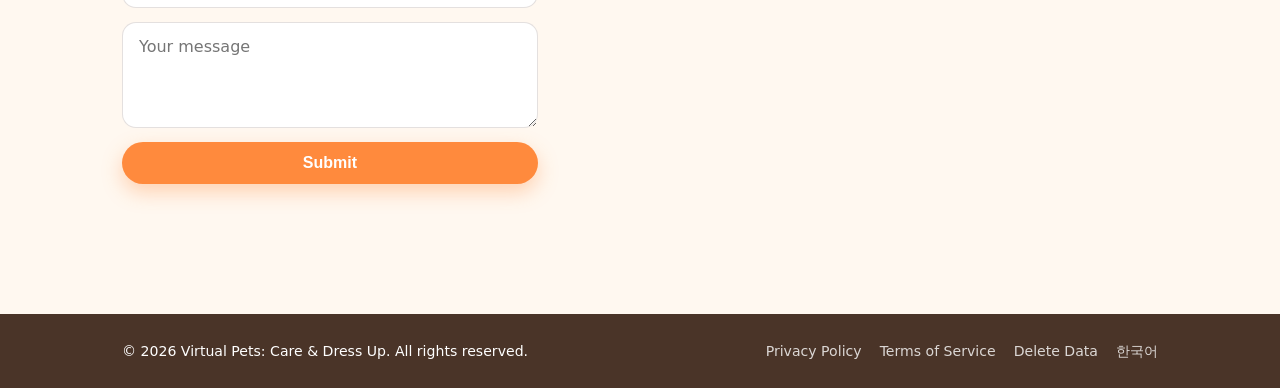
==== commit da72c1f6: "Show current app screenshots and add Korean landing page" ====
--- a/index.html
+++ b/index.html
@@ -20,6 +20,7 @@
 <link rel="canonical" href="https://junyu17.github.io/Vpet/">
 <link rel="alternate" hreflang="en" href="https://junyu17.github.io/Vpet/">
 <link rel="alternate" hreflang="ja" href="https://junyu17.github.io/Vpet/index-ja.html">
+<link rel="alternate" hreflang="ko" href="https://junyu17.github.io/Vpet/index-ko.html">
 <link rel="alternate" hreflang="x-default" href="https://junyu17.github.io/Vpet/">
 <script type="application/ld+json">
 {
@@ -90,6 +91,19 @@
     </div>
   </section>
 
+  <!-- APP SCREENSHOTS -->
+  <section id="screenshots" class="section screenshots" aria-labelledby="screenshots-title">
+    <div class="container">
+      <h2 id="screenshots-title" class="section-title">See the app</h2>
+      <p class="section-sub">A look at the pets, care controls, and scenes inside Virtual Pets</p>
+      <div class="screenshot-grid">
+        <figure class="screenshot-card"><img src="assets/app-store/en/01.webp" alt="Corgi in the home scene with the pet rail, care meters, and care-action buttons" width="598" height="1300" loading="lazy"></figure>
+        <figure class="screenshot-card"><img src="assets/app-store/en/02.webp" alt="Golden Retriever at the beach with care controls" width="598" height="1300" loading="lazy"></figure>
+        <figure class="screenshot-card"><img src="assets/app-store/en/03.webp" alt="Budgie in a cherry-blossom scene with the pet rail and care controls" width="598" height="1300" loading="lazy"></figure>
+      </div>
+    </div>
+  </section>
+
   <!-- FEATURES -->
   <section id="features" class="section features">
     <div class="container">
@@ -249,6 +263,7 @@
       <a href="privacy.html" data-i18n="footer.privacy">Privacy Policy</a>
       <a href="#" data-i18n="footer.terms">Terms of Service</a>
       <a href="#" data-i18n="footer.delete">Delete Data</a>
+      <a href="index-ko.html" hreflang="ko" lang="ko">한국어</a>
     </div>
   </div>
 </footer>
--- a/styles.css
+++ b/styles.css
@@ -161,6 +161,11 @@
 .section-sub{text-align:center;color:var(--gray);max-width:520px;margin:0 auto 40px;}
 .section-sub.light{color:rgba(255,255,255,0.85);}
 
+.screenshot-grid{display:grid;grid-template-columns:repeat(3,minmax(0,1fr));gap:18px;max-width:1040px;margin:0 auto;}
+.hero-art .hero-screenshot{width:min(100%,260px);height:auto;border-radius:20px;box-shadow:var(--shadow);}
+.screenshot-card{margin:0;background:#fff;border-radius:var(--radius);padding:8px;box-shadow:var(--shadow);}
+.screenshot-card img{width:100%;height:auto;border-radius:14px;}
+
 .grid{display:grid;gap:24px;}
 .features-grid{grid-template-columns:1fr;}
 .pets-grid{grid-template-columns:repeat(2,1fr);}
@@ -257,6 +262,10 @@
   .footer-inner{flex-direction:row;justify-content:space-between;}
 }
 
+@media (max-width:767px){
+  .screenshot-grid{grid-template-columns:1fr;max-width:420px;}
+}
+
 @media (min-width:1024px){
   .container{padding:0 32px;}
   .hero h1{font-size:3.4rem;}
